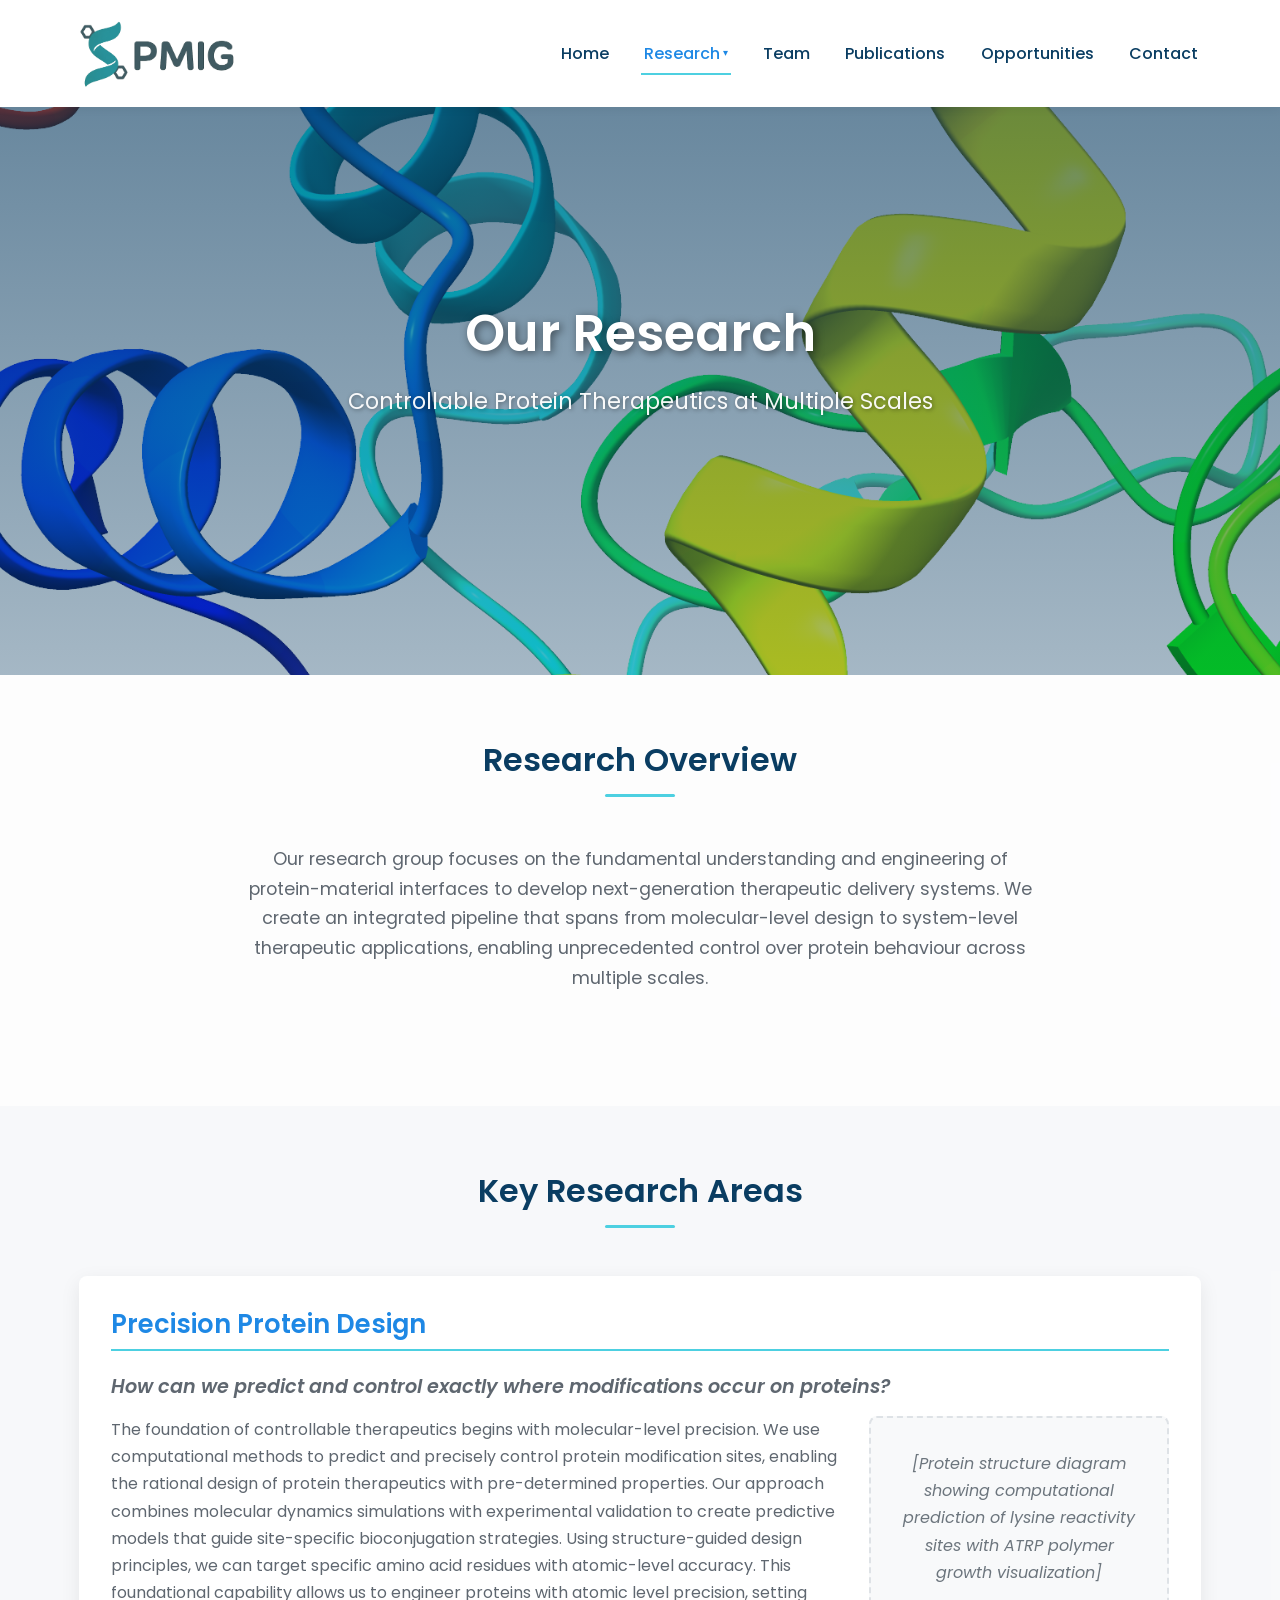
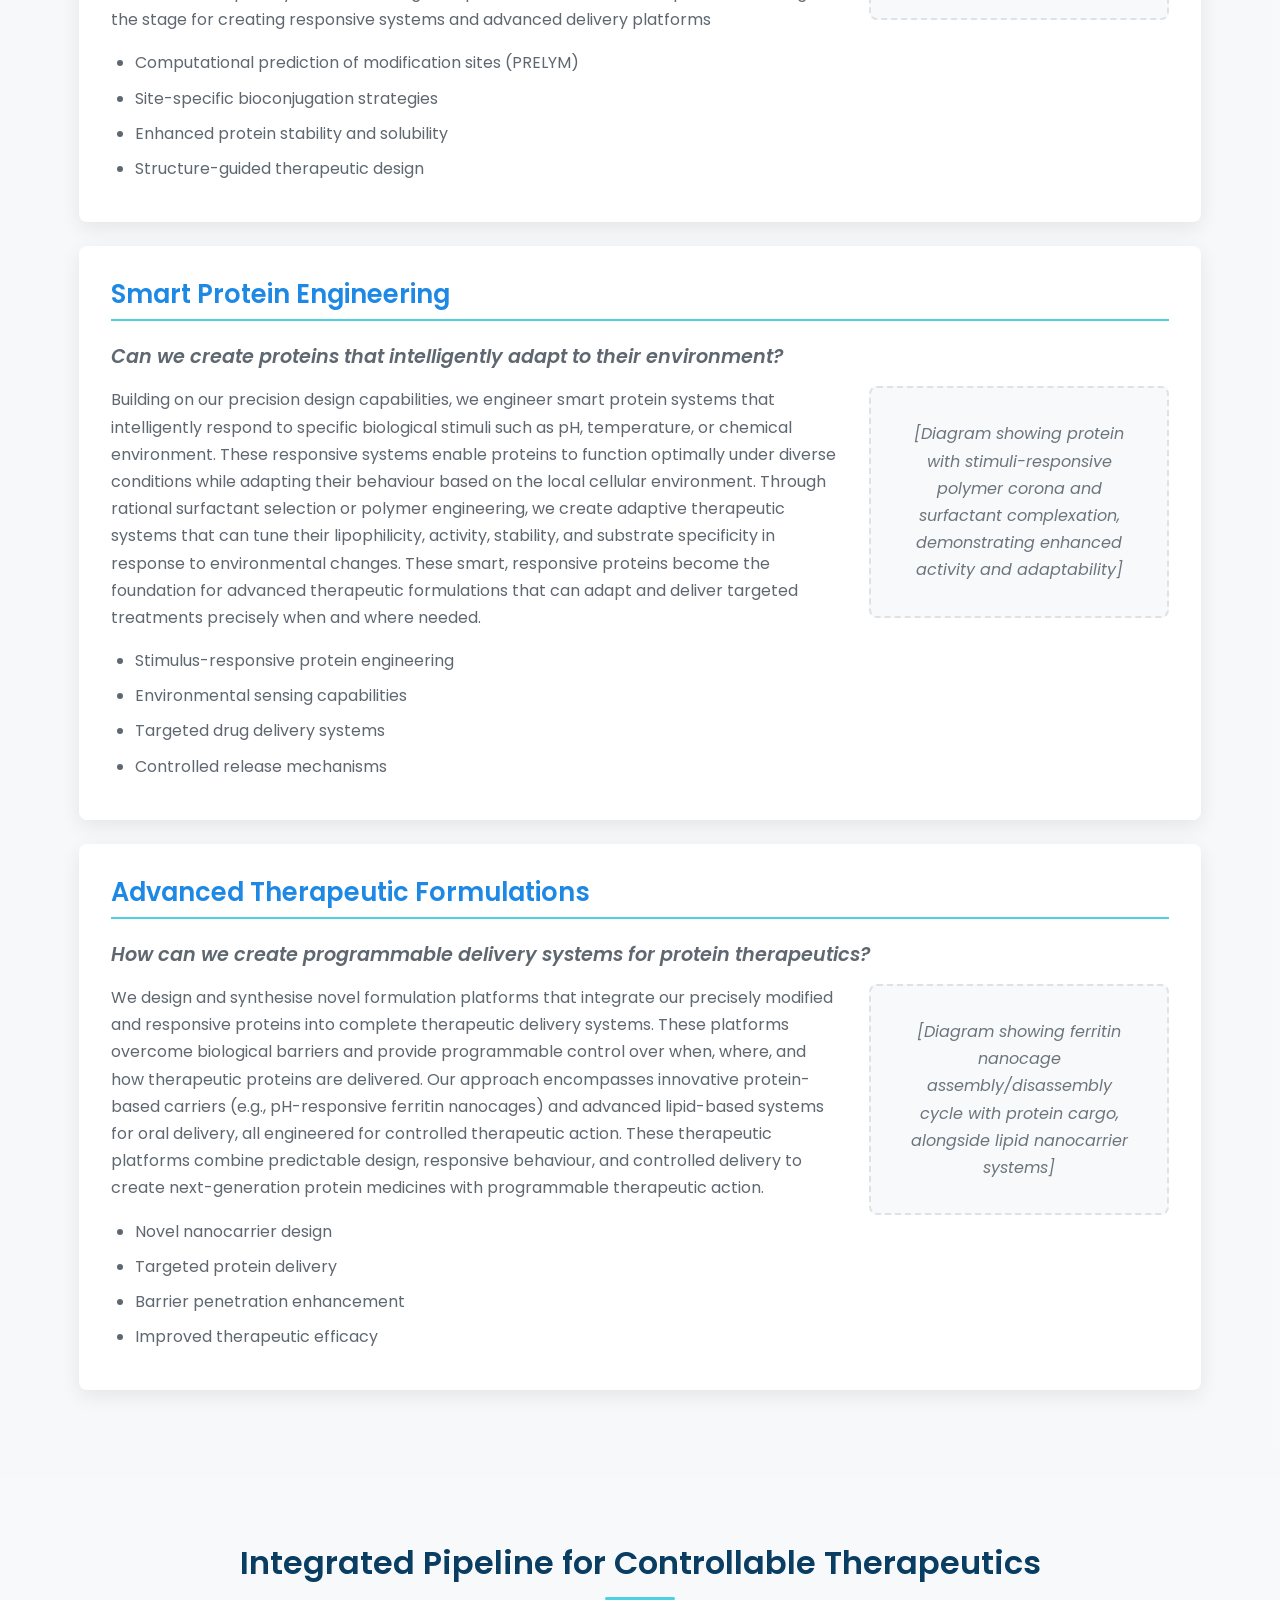
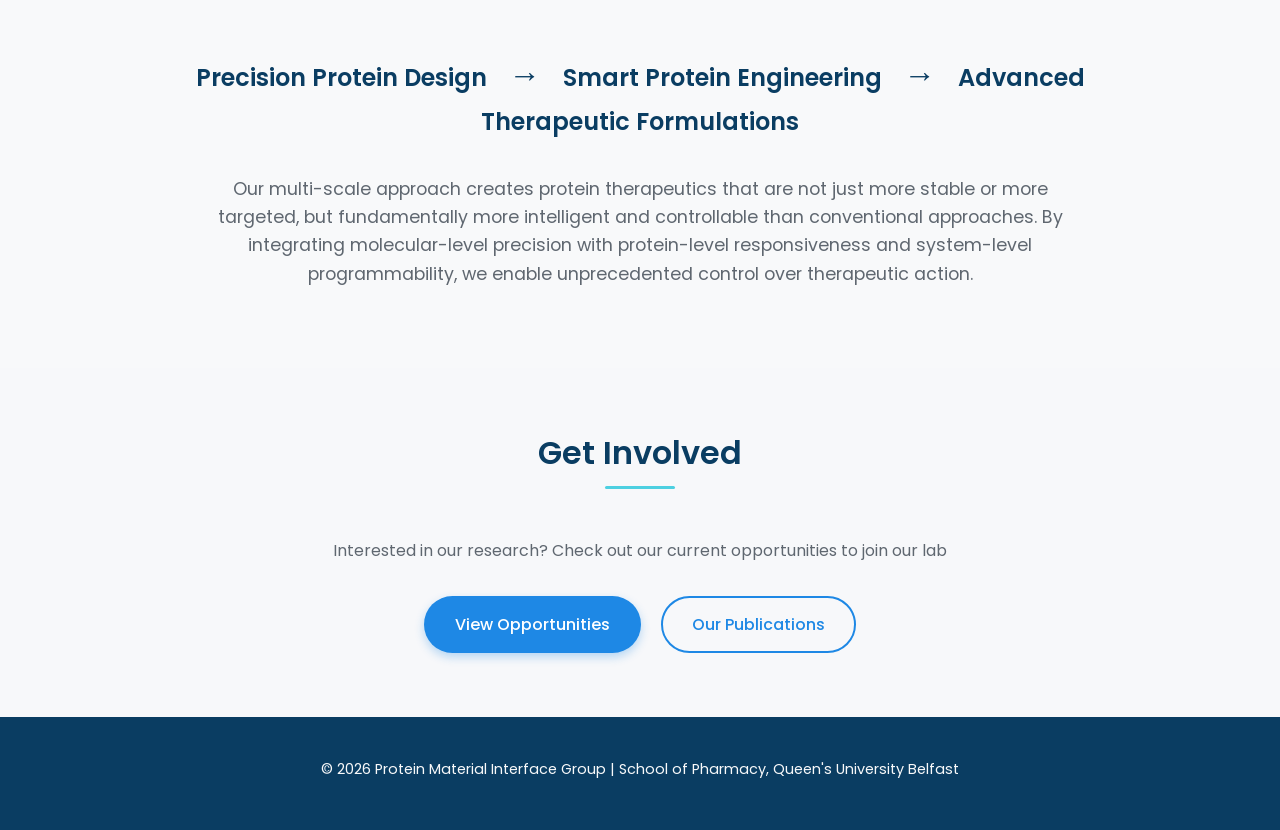
==== research/index.html @ 656a1d92 "Update index.html" ====
<!DOCTYPE html>
<html lang="en">
<head>
    <meta charset="UTF-8">
    <meta name="viewport" content="width=device-width, initial-scale=1.0">
    <title>Research - Protein-Material Interface Group</title>
    <link href="https://fonts.googleapis.com/css2?family=Poppins:wght@400;500;600;700&display=swap" rel="stylesheet">
    <link rel="shortcut icon" type="image/ico" href="../images/favicon.ico"/>
    <link rel="stylesheet" href="../style.css">
    <style>
        .research-area-content {
            display: grid;
            grid-template-columns: 1fr 300px;
            gap: 2rem;
            align-items: start;
            margin-top: 1rem;
        }
        
        .research-figure {
            background: #f8f9fa;
            border: 2px dashed #dee2e6;
            border-radius: 8px;
            padding: 2rem;
            text-align: center;
            color: #6c757d;
            font-style: italic;
            min-height: 200px;
            display: flex;
            align-items: center;
            justify-content: center;
        }
        
        .pipeline-section {
            background: linear-gradient(135deg, #667eea 0%, #764ba2 100%);
            color: white;
            padding: 4rem 0;
        }
        
        .pipeline-flow {
            font-size: 1.5rem;
            font-weight: 600;
            margin: 2rem 0;
            text-align: center;
        }
        
        .pipeline-arrow {
            font-size: 2rem;
            margin: 0 1rem;
            color: #ffd700;
        }
        
        @media (max-width: 768px) {
            .research-area-content {
                grid-template-columns: 1fr;
                gap: 1rem;
            }
            
            .research-figure {
                min-height: 150px;
                padding: 1rem;
            }
            
            .pipeline-flow {
                font-size: 1.2rem;
            }
            
            .pipeline-arrow {
                display: block;
                margin: 1rem 0;
            }
        }
    </style>
</head>
<body>
    <header class="site-header">
        <div class="container">
            <a href="../index.html" class="logo">
                <img src="../images/PMIG Logo Colour.png" alt="PMIG - Protein-Material Interface Group Logo">
            </a>
            <nav class="main-nav">
                <ul>
                    <li><a href="../index.html">Home</a></li>
                    <li class="nav-item-has-dropdown">
                        <a href="index.html" class="active">Research <span class="dropdown-arrow">▾</span></a>
                        <ul class="dropdown-menu">
                            <li><a href="collaborations.html">Collaborations</a></li>
                        </ul>
                    </li>
                    <li><a href="../team.html">Team</a></li>
                    <li><a href="../publications.html">Publications</a></li>
                    <li><a href="../opportunities.html">Opportunities</a></li>
                    <li><a href="../contact.html">Contact</a></li>
                </ul>
            </nav>
            <button class="mobile-menu-toggle" aria-label="Toggle menu" aria-expanded="false">☰</button>
        </div>
    </header>

    <main>
        <section class="hero-landing">
            <div class="hero-landing-content container">
                <h1>Our Research</h1>
                <p>Controllable Protein Therapeutics at Multiple Scales</p>
            </div>
        </section>

        <section class="research-highlights">
            <div class="container">
                <h2 class="section-title">Research Overview</h2>
                <p class="text-center" style="max-width: 800px; margin: 0 auto 3rem auto; font-size: 1.1rem; color: var(--medium-text);">
                    Our research group focuses on the fundamental understanding and engineering of protein-material interfaces 
                    to develop next-generation therapeutic delivery systems. We create an integrated pipeline that spans from molecular-level design to system-level therapeutic applications, enabling unprecedented control over protein behaviour across multiple scales.</p>
            </div>
        </section>

        <section class="section section-bg-alt">
            <div class="container">
                <h2 class="section-title">Key Research Areas</h2>
                
                <div class="research-area">
                    <h3>Precision Protein Design</h3>
                    <h4 style="font-style: italic; color: var(--medium-text); margin-bottom: 1rem;">How can we predict and control exactly where modifications occur on proteins?</h4>
                    
                    <div class="research-area-content">
                        <div>
                            <p>
                                The foundation of controllable therapeutics begins with molecular-level precision. We use computational methods to predict and precisely control protein modification sites,
                                enabling the rational design of protein therapeutics with pre-determined properties. Our approach combines molecular dynamics simulations with 
                                experimental validation to create predictive models that guide site-specific bioconjugation strategies. Using structure-guided design principles, we can target specific amino acid residues with atomic-level accuracy.
                                This foundational capability allows us to engineer proteins with atomic level precision, setting the stage for creating responsive systems and advanced delivery platforms
                            </p>
                            <ul>
                                <li>Computational prediction of modification sites (PRELYM)</li>
                                <li>Site-specific bioconjugation strategies </li>
                                <li>Enhanced protein stability and solubility</li>
                                <li>Structure-guided therapeutic design</li>
                            </ul>
                        </div>
                        <div class="research-figure">
                            [Protein structure diagram showing computational prediction of lysine reactivity sites with ATRP polymer growth visualization]
                        </div>
                    </div>
                </div>

                <div class="research-area">
                    <h3>Smart Protein Engineering</h3>
                    <h4 style="font-style: italic; color: var(--medium-text); margin-bottom: 1rem;">Can we create proteins that intelligently adapt to their environment?</h4>
                    
                    <div class="research-area-content">
                        <div>
                            <p>
                                Building on our precision design capabilities, we engineer smart protein systems that intelligently respond to specific biological stimuli such as pH, 
                                temperature, or chemical environment. These responsive systems enable proteins to function optimally under diverse conditions while adapting their behaviour based on the local cellular environment. 
                                Through rational surfactant selection or polymer engineering, we create adaptive therapeutic systems that can tune their lipophilicity, activity, stability, and substrate specificity in response to environmental changes. These smart, responsive proteins become the foundation for advanced therapeutic formulations that can adapt and deliver targeted treatments precisely when and where needed.
                            </p>
                            <ul>
                                <li>Stimulus-responsive protein engineering</li>
                                <li>Environmental sensing capabilities</li>
                                <li>Targeted drug delivery systems</li>
                                <li>Controlled release mechanisms</li>
                            </ul>
                        </div>
                        <div class="research-figure">
                            [Diagram showing protein with stimuli-responsive polymer corona and surfactant complexation, demonstrating enhanced activity and adaptability]
                        </div>
                    </div>
                </div>

                <div class="research-area">
                    <h3>Advanced Therapeutic Formulations</h3>
                    <h4 style="font-style: italic; color: var(--medium-text); margin-bottom: 1rem;">How can we create programmable delivery systems for protein therapeutics?</h4>
                    
                    <div class="research-area-content">
                        <div>
                            <p>
                                We design and synthesise novel formulation platforms that integrate our precisely modified and responsive proteins into complete therapeutic delivery systems. These platforms overcome biological barriers and provide programmable control over when, where, and how therapeutic proteins are delivered.
                                Our approach encompasses innovative protein-based carriers (e.g., pH-responsive ferritin nanocages) and advanced lipid-based systems for oral delivery, all engineered for controlled therapeutic action.
                                These therapeutic platforms combine predictable design, responsive behaviour, and controlled delivery to create next-generation protein medicines with programmable therapeutic action.
                            </p>
                            <ul>
                                <li>Novel nanocarrier design</li>
                                <li>Targeted protein delivery</li>
                                <li>Barrier penetration enhancement</li>
                                <li>Improved therapeutic efficacy</li>
                            </ul>
                        </div>
                        <div class="research-figure">
                            [Diagram showing ferritin nanocage assembly/disassembly cycle with protein cargo, alongside lipid nanocarrier systems]
                        </div>
                    </div>
                </div>
            </div>
        </section>

        <section class="section">
            <div class="container text-center">
                <h2 class="section-title">Integrated Pipeline for Controllable Therapeutics</h2>
                <div style="max-width: 900px; margin: 0 auto;">
                    <div class="pipeline-flow" style="font-size: 1.5rem; font-weight: 600; margin: 2rem 0; color: var(--primary-color);">
                        Precision Protein Design 
                        <span style="font-size: 2rem; margin: 0 1rem; color: var(--primary-color);">→</span>
                        Smart Protein Engineering 
                        <span style="font-size: 2rem; margin: 0 1rem; color: var(--primary-color);">→</span>
                        Advanced Therapeutic Formulations
                    </div>
                    <p style="font-size: 1.1rem; line-height: 1.6; margin-top: 2rem; color: var(--medium-text);">
                        Our multi-scale approach creates protein therapeutics that are not just more stable or more targeted, 
                        but fundamentally more intelligent and controllable than conventional approaches. By integrating 
                        molecular-level precision with protein-level responsiveness and system-level programmability, 
                        we enable unprecedented control over therapeutic action.
                    </p>
                </div>
            </div>
        </section>



        <section class="section section-bg-alt">
            <div class="container text-center">
                <h2 class="section-title">Get Involved</h2>
                <p style="max-width: 700px; margin: 0 auto 2rem auto;">
                    Interested in our research? Check out our current opportunities to join our lab
                </p>
                <div class="mt-2">
                    <a href="../opportunities.html" class="btn">View Opportunities</a>
                    <a href="../publications.html" class="btn btn-outline" style="margin-left: 1rem;">Our Publications</a>
                </div>
            </div>
        </section>
    </main>

    <footer class="site-footer">
        <div class="container">
            <p>© <span id="currentYear"></span> Protein Material Interface Group | School of Pharmacy, Queen's University Belfast</p>
        </div>
    </footer>

    <script src="../script.js"></script>
    <script>document.getElementById('currentYear').textContent = new Date().getFullYear();</script>
</body>
</html>
---- style.css ----
/* --- Global Styles --- */
:root {
    --primary-color: #0a3d62; /* Deep, sophisticated blue */
    --secondary-color: #1e88e5; /* Brighter blue for accents and links */
    --accent-color: #4dd0e1; /* Light, vibrant teal for highlights */
    --light-bg: #f8f9fa;
    --dark-text: #343a40;
    --medium-text: #5f6770;
    --light-text: #ffffff;
    --border-color: #e0e0e0;
    --card-shadow: 0 6px 20px rgba(0, 0, 0, 0.08);
    --card-hover-shadow: 0 10px 30px rgba(0, 0, 0, 0.12);
    --font-main: 'Poppins', 'Segoe UI', Tahoma, Geneva, Verdana, sans-serif;
}

* {
    margin: 0;
    padding: 0;
    box-sizing: border-box;
}

html {
    scroll-behavior: smooth;
    font-size: 16px; /* Base font size */
}

body {
    font-family: var(--font-main);
    line-height: 1.7;
    color: var(--dark-text);
    background-color: var(--light-bg); /* Default background for most pages */
    display: flex;
    flex-direction: column;
    min-height: 100vh;
}

.container {
    width: 90%;
    max-width: 1200px;
    margin: 0 auto;
    padding: 0 15px;
}

h1, h2, h3, h4 {
    color: var(--primary-color);
    margin-bottom: 1rem;
    line-height: 1.3;
    font-weight: 600;
}

h1 { font-size: 2.8rem; }
h2 { font-size: 2.2rem; }
h3 { font-size: 1.6rem; }
h4 { font-size: 1.2rem; }

p {
    margin-bottom: 1rem;
    color: var(--medium-text);
}

a {
    color: var(--secondary-color);
    text-decoration: none;
    transition: color 0.3s ease;
}

a:hover {
    color: var(--accent-color);
}

ul {
    list-style: none;
}

img {
    max-width: 100%;
    height: auto;
    display: block;
}

.btn {
    display: inline-block;
    padding: 0.8rem 1.8rem;
    background-color: var(--secondary-color);
    color: var(--light-text);
    border-radius: 50px;
    font-weight: 500;
    transition: background-color 0.3s ease, transform 0.2s ease, box-shadow 0.2s ease;
    box-shadow: 0 4px 10px rgba(30, 136, 229, 0.3);
    border: 2px solid transparent;
}

.btn:hover {
    background-color: var(--accent-color);
    color: var(--primary-color);
    transform: translateY(-2px);
    box-shadow: 0 6px 15px rgba(77, 208, 225, 0.4);
}

.btn-outline {
    background-color: transparent;
    color: var(--secondary-color);
    border: 2px solid var(--secondary-color);
    box-shadow: none;
}
.btn-outline:hover {
    background-color: var(--secondary-color);
    color: var(--light-text);
    border-color: var(--secondary-color);
}

/* --- Page Specific Body Backgrounds --- */
body.homepage-body {
    background-image: url('page-background.jpg');
    background-size: cover;
    background-position: center center;
    background-attachment: fixed;
    background-repeat: no-repeat;
}
body.homepage-body::before {
    content: '';
    position: fixed;
    top: 0; left: 0; right: 0; bottom: 0;
    background-color: rgba(255, 255, 255, 0.85);
    z-index: -1;
}

body.team-page-body {
    background-image: url('team-page-background.jpg');
    background-size: cover;
    background-position: center center;
    background-attachment: fixed;
    background-repeat: no-repeat;
}
body.team-page-body::before {
    content: '';
    position: fixed;
    top: 0; left: 0; right: 0; bottom: 0;
    background-color: rgba(255, 255, 255, 0.5); /* Slightly different opacity for variety */
    z-index: -1;
}

body.collaborations-page-body {
    /* background-image: url('collaborations-bg.jpg'); */ /* Example, enable if needed */
    /* background-size: cover; */
    /* background-position: center; */
    /* background-attachment: fixed; */
}
/* body.collaborations-page-body::before {
    content: '';
    position: fixed;
    top: 0; left: 0; right: 0; bottom: 0;
    background-color: rgba(255, 255, 255, 0.92); 
    z-index: -1;
} */


/* --- Header --- */
.site-header {
    background-color: var(--light-text);
    padding: 1rem 0;
    position: fixed;
    top: 0;
    left: 0;
    width: 100%;
    z-index: 1000;
    box-shadow: 0 2px 10px rgba(0, 0, 0, 0.05);
    transition: padding 0.3s ease, background-color 0.3s ease;
}

.site-header.scrolled {
    padding: 0.75rem 0;
    background-color: rgba(255, 255, 255, 0.95);
    backdrop-filter: blur(5px);
}

.site-header .container {
    display: flex;
    justify-content: space-between;
    align-items: center;
}

.logo {
    /* Remove text-specific styles if any were there before */
    /* font-size: 1.8rem; */ /* No longer needed for image */
    /* font-weight: 700; */   /* No longer needed for image */
    /* color: var(--primary-color); */ /* No longer needed for image */
    
    display: inline-block; /* Or block, or flex depending on desired behavior */
    text-decoration: none; /* Ensure no underline on the link */
    flex-shrink: 0; /* Prevent logo from shrinking if in a flex container */
}

.logo img {
    height: 75px; /* SET YOUR DESIRED LOGO HEIGHT HERE */
    width: auto;   /* Let width adjust automatically to maintain aspect ratio */
    display: block; /* Removes any extra space below the image if it's inline */
    vertical-align: middle; /* Good practice if there was text next to it, less critical here */
}

/* --- Main Navigation & Dropdown --- */
.main-nav ul {
    display: flex;
    gap: 1.8rem; /* Adjusted gap for potentially more items */
    align-items: center;
    list-style: none;
    padding: 0;
    margin: 0;
}

.main-nav li {
    position: relative; /* For dropdown positioning */
}

.main-nav a {
    font-weight: 500;
    color: var(--primary-color);
    padding: 0.5rem 0.2rem; /* Slight horizontal padding for main links */
    position: relative;
    text-decoration: none;
}

.nav-item-has-dropdown > a { /* Target only the parent link of a dropdown */
    display: flex;
    align-items: center;
}

.dropdown-arrow {
    font-size: 0.65em; /* Smaller arrow */
    margin-left: 0.3em;
    transition: transform 0.3s ease;
    line-height: 1; /* Ensure it doesn't affect line height */
}

.main-nav a::after {
    content: '';
    position: absolute;
    bottom: 0;
    left: 0;
    width: 0;
    height: 2px;
    background-color: var(--accent-color);
    transition: width 0.3s ease;
}

.main-nav a:hover::after,
.main-nav a.active::after {
    width: 100%;
}
.main-nav a.active {
    color: var(--secondary-color);
}

.dropdown-menu {
    display: none; /* Hidden by default */
    position: absolute;
    top: 100%; /* Position below the parent li */
    left: 0;
    background-color: var(--light-text);
    min-width: 220px; /* Adjust width as needed */
    box-shadow: 0 5px 15px rgba(0, 0, 0, 0.08);
    border-radius: 0 0 6px 6px;
    z-index: 1001;
    padding: 0.5rem 0;
    list-style: none;
    opacity: 0;
    transform: translateY(8px); /* Start slightly below for effect */
    visibility: hidden;
    transition: opacity 0.25s ease-out, transform 0.25s ease-out, visibility 0s 0.25s;
}

.nav-item-has-dropdown:hover .dropdown-menu,
.nav-item-has-dropdown:focus-within .dropdown-menu {
    display: block; /* Or keep using visibility if you prefer */
    opacity: 1;
    transform: translateY(0);
    visibility: visible;
    transition-delay: 0s;
}

.nav-item-has-dropdown:hover .dropdown-arrow {
    transform: rotate(180deg);
}

.dropdown-menu li {
    width: 100%;
}

.dropdown-menu a {
    display: block;
    padding: 0.7rem 1.2rem;
    color: var(--primary-color);
    font-weight: 500;
    white-space: nowrap;
    transition: background-color 0.2s ease, color 0.2s ease;
}
.dropdown-menu a:hover {
    background-color: var(--light-bg);
    color: var(--secondary-color);
}
.dropdown-menu a::after { /* Remove main nav underline effect from dropdown links */
    display: none;
}

.mobile-menu-toggle {
    display: none;
    font-size: 1.8rem;
    color: var(--primary-color);
    background: none;
    border: none;
    cursor: pointer;
}

/* --- Main Content Area --- */
main {
    flex-grow: 1;
    padding-top: 85px; /* Slightly increased to ensure clearance from fixed header */
}

.page-title {
    font-size: 2.5rem;
    color: var(--primary-color);
    text-align: center;
    margin-bottom: 1rem;
    padding-top: 2rem;
}
.page-subtitle {
    text-align: center;
    color: var(--medium-text);
    font-size: 1.1rem;
    max-width: 700px;
    margin: 0 auto 3rem auto; /* Reduced bottom margin */
}

.section {
    padding: 4rem 0;
}
.section-bg {
    background-color: #ffffff;
}
.section-bg-alt {
    background-color: rgba(248, 249, 250, 0.92);
}

.section-title {
    text-align: center;
    margin-bottom: 3rem;
    position: relative;
    padding-bottom: 1rem;
    font-size: 2rem;
}
.section-title::after {
    content: '';
    position: absolute;
    bottom: 0;
    left: 50%;
    transform: translateX(-50%);
    width: 70px;
    height: 3px;
    background-color: var(--accent-color);
    border-radius: 2px;
}

/* --- Footer --- */
.site-footer {
    background-color: var(--primary-color);
    color: var(--light-bg);
    padding: 2.5rem 0;
    text-align: center;
}
.site-footer p {
    color: var(--light-bg);
    margin-bottom: 0.5rem;
    font-size: 0.9rem;
}
.site-footer a {
    color: var(--accent-color);
    text-decoration: none;
}
.site-footer a:hover {
    color: var(--light-text);
    text-decoration: underline;
}
.social-links {
    margin-top: 1.5rem;
    display: flex;
    justify-content: center;
    align-items: center;
    gap: 1.5rem;
}
.social-links a {
    display: inline-block;
    transition: transform 0.3s ease, opacity 0.3s ease;
    opacity: 0.9;
}
.social-links a:hover {
    transform: scale(1.1);
    opacity: 1;
    text-decoration: none;
}
.social-links img {
    width: 32px;
    height: 32px;
    vertical-align: middle;
}

/* --- Homepage Specific --- */
.hero-landing {
    height: 75vh;
    min-height: 500px;
    background-image: url('images/banner.png');
    background-size: cover;
    background-position: center center;
    display: flex;
    align-items: center;
    justify-content: center;
    text-align: center;
    position: relative;
    color: var(--light-text);
    margin-top: -85px; /* Match main's padding-top */
    padding-top: 85px; /* Match main's padding-top */
}
.hero-landing::after {
    content: '';
    position: absolute;
    top: 0; left: 0; right: 0; bottom: 0;
    background: linear-gradient(rgba(10, 61, 98, 0.65), rgba(10, 61, 98, 0.35));
    z-index: 1;
}
.hero-landing-content {
    position: relative;
    z-index: 2;
    padding: 2rem;
}
.hero-landing h1 {
    font-size: 3.2rem;
    color: var(--light-text);
    text-shadow: 2px 2px 8px rgba(0, 0, 0, 0.5);
    margin-bottom: 1rem;
}
.hero-landing p {
    font-size: 1.4rem;
    color: rgba(255, 255, 255, 0.95);
    text-shadow: 1px 1px 4px rgba(0, 0, 0, 0.4);
    margin-bottom: 2.5rem;
    max-width: 750px;
    margin-left: auto;
    margin-right: auto;
}
.hero-cta {
    padding: 1rem 2.5rem;
    font-size: 1.15rem;
    background-color: var(--accent-color);
    color: var(--primary-color);
    font-weight: 600;
}
.hero-cta:hover {
    background-color: var(--light-text);
    box-shadow: 0 8px 20px rgba(255, 255, 255, 0.3);
}

.research-highlights {
    padding: 4rem 0;
    background-color: rgba(255, 255, 255, 0.7);
}
.research-highlights .section-title { margin-bottom: 3rem; }
.research-highlight-grid { gap: 2rem; }
.research-highlight-card {
    background-color: #fff;
    border-radius: 10px;
    text-align: center;
    padding: 0;
    box-shadow: var(--card-shadow);
    transition: transform 0.3s ease, box-shadow 0.3s ease;
    overflow: hidden;
    display: flex;
    flex-direction: column;
}
.research-highlight-card:hover {
    transform: translateY(-8px);
    box-shadow: var(--card-hover-shadow);
}
.research-highlight-card img {
    width: 100%;
    height: 220px;
    object-fit: cover;
}
.research-highlight-card h3 {
    color: var(--primary-color);
    font-size: 1.25rem;
    padding: 1.5rem 1rem;
    margin: 0;
    flex-grow: 1;
    display: flex;
    align-items: center;
    justify-content: center;
    min-height: 80px;
}
.research-highlights .btn-primary-outline {
    padding: 0.9rem 2.2rem;
    font-size: 1.05rem;
    border-color: var(--primary-color);
    color: var(--primary-color);
    font-weight: 500;
}
.research-highlights .btn-primary-outline:hover {
    background-color: var(--primary-color);
    color: var(--light-text);
}

/* --- Funders Section --- */
.funders-section {
    padding-top: 1rem;
    padding-bottom: 3rem;
}
.funders-section .section-title { margin-bottom: 1rem; }
.funder-logos {
    display: flex;
    flex-wrap: wrap;
    justify-content: center;
    align-items: center;
    gap: 2.5rem;
    margin-top: 2rem;
}
.funder-logo-item img {
    max-height: 70px;
    max-width: 180px;
    width: auto;
    height: auto;
    opacity: 0.85;
    transition: opacity 0.3s ease, transform 0.3s ease;
}
.funder-logo-item a:hover img, .funder-logo-item img:hover {
    opacity: 1;
    transform: scale(1.05);
}

/* --- Cards (General) --- */
.card {
    background-color: #fff;
    border-radius: 10px;
    box-shadow: var(--card-shadow);
    padding: 2rem;
    transition: transform 0.3s ease, box-shadow 0.3s ease;
    height: 100%;
    display: flex; /* Added for consistent internal flex behavior */
    flex-direction: column; /* Added for consistent internal flex behavior */
}
.card:hover {
    transform: translateY(-5px);
    box-shadow: var(--card-hover-shadow);
}
.card h3 { color: var(--secondary-color); margin-top: 0; }

/* --- Grid Layout (General) --- */
.grid { display: grid; gap: 2rem; }
.grid-cols-1 { grid-template-columns: 1fr; }
.grid-cols-2 { grid-template-columns: repeat(2, 1fr); }
.grid-cols-3 { grid-template-columns: repeat(3, 1fr); }

/* --- Research Page Specific --- */
.research-area {
    margin-bottom: 1.5rem; /* Reduced margin */
    padding: 2rem;
    background-color: #fff;
    border-radius: 8px;
    box-shadow: var(--card-shadow);
}
.research-area h3 {
    color: var(--secondary-color);
    border-bottom: 2px solid var(--accent-color);
    padding-bottom: 0.5rem;
    margin-bottom: 1.5rem;
}
.research-area ul { list-style: disc; padding-left: 1.5rem; }
.research-area li { margin-bottom: 0.5rem; color: var(--medium-text); }

/* --- Team Page Specific --- */
.pi-section-wrapper {
    position: relative;
    margin-bottom: 0rem;
    margin-top: -10rem; /* Reduced margin */
}
.pi-banner {
    height: 250px;
    background-image: url('pi_profile_banner.jpg');
    background-size: cover;
    background-position: center;
    border-radius: 12px;
    margin-bottom: -100px;
}
.pi-card-container {
    display: flex;
    justify-content: center;
    position: relative;
    padding: 0 1rem;
}
.team-member-card.pi-profile {
    background-color: #fff;
    border-radius: 10px;
    box-shadow: 0 10px 30px rgba(0, 0, 0, 0.1);
    padding: 2rem;
    display: flex;
    flex-direction: column;
    align-items: center;
    text-align: center;
    max-width: 900px;
    width: 90%;
    border: 1px solid var(--border-color);
}
.pi-profile-image {
    width: 180px; height: 180px;
    border-radius: 50%;
    object-fit: cover;
    border: 5px solid var(--light-text);
    box-shadow: 0 4px 15px rgba(0,0,0,0.15);
    margin-bottom: 1.5rem;
    flex-shrink: 0;
}
.pi-profile-details { width: 100%; }
.pi-profile-details h3 { color: var(--primary-color); margin-bottom: 0.5rem; }
.pi-profile-details .role {
    color: var(--secondary-color);
    font-weight: 500;
    margin-bottom: 1rem;
    font-size: 1.1rem;
}
.pi-profile-details p { text-align: left; margin-bottom: 0.8rem; }
.pi-profile-details p strong { color: var(--primary-color); }

.section-title-left-aligned {
    text-align: left;
    font-size: 1.8rem;
    padding-bottom: 0.8rem;
    margin-bottom: 2rem;
    position: relative;
}
.section-title-left-aligned::after {
    content: '';
    position: absolute;
    bottom: 0; left: 0;
    transform: translateX(0);
    width: 60px; height: 3px;
    background-color: var(--accent-color);
    border-radius: 2px;
}

.team-grid {} /* Uses general .grid */
.team-member-card {
    /* Basic styles are from .card */
    text-align: center; /* Ensures content within is centered if not overridden */
}
.team-member-card img { /* For PhD, Visitor, Alumni images */
    width: 150px; height: 150px;
    border-radius: 50%;
    object-fit: cover;
    margin: 0 auto 1.2rem auto;
    border: 3px solid var(--accent-color);
}
.team-member-card h4 { /* Name */
    color: var(--primary-color);
    font-size: 1.2rem;
    margin-bottom: 0.3rem;
}
.team-member-card .role {
    color: var(--secondary-color);
    font-style: italic;
    font-size: 0.95rem;
    margin-bottom: 0.8rem;
}
.team-member-card p:not(.role) { /* Description */
    font-size: 0.9rem;
    color: var(--medium-text);
    flex-grow: 1;
    margin-bottom: 0;
}
.alumni-card .role { font-size: 0.9rem; color: var(--medium-text); font-style: normal; }
.alumni-card p:not(.role) { font-size: 0.85rem; }

.placeholder-card {
    display: flex;
    align-items: center;
    justify-content: center;
    color: var(--medium-text);
    font-style: italic;
    border: 2px dashed var(--border-color);
    background-color: var(--light-bg);
    min-height: 250px;
}
.placeholder-card p { color: var(--medium-text); }

/* --- Publications Page Specific --- */
.publication-item {
    background-color: #fff;
    padding: 1.5rem 2rem;
    margin-bottom: 1.5rem;
    border-radius: 8px;
    border-left: 5px solid var(--secondary-color);
    box-shadow: var(--card-shadow);
    display: flex;
    gap: 1.5rem;
    align-items: flex-start;
}
.publication-item:hover { box-shadow: var(--card-hover-shadow); }
.publication-details { flex-grow: 1; flex-basis: 70%; }
.publication-item h4 { color: var(--primary-color); margin-bottom: 0.5rem; font-size: 1.2rem; }
.publication-authors { font-style: italic; color: var(--medium-text); margin-bottom: 0.25rem; font-size: 0.95rem; }
.publication-journal { font-weight: 600; color: var(--secondary-color); font-size: 1rem; margin-bottom: 0.75rem; }
.publication-year { font-weight: normal; color: var(--medium-text); font-size: 0.9rem; }
.publication-summary { font-size: 0.9rem; color: var(--dark-text); line-height: 1.6; margin-bottom: 0.75rem; }
.publication-link { display: inline-block; margin-top: 0.5rem; font-weight: 500; font-size: 0.9rem; }
.publication-image-placeholder {
    flex-shrink: 0;
    flex-basis: 25%;
    max-width: 200px;
    padding: 0.5rem;
    background-color: var(--light-bg);
    border-radius: 6px;
    border: 1px solid var(--border-color);
    display: flex;
    align-items: center;
    justify-content: center;
}
.publication-image-placeholder img { max-width: 100%; height: auto; border-radius: 4px; }

/* --- Collaborations Page Specific --- */
.collaboration-category-title { font-size: 1.8rem; margin-bottom: 2rem; }
.collaboration-grid {}
.collaboration-card { /* Inherits from .card */ }
.collaboration-card-header {
    display: flex;
    align-items: center;
    gap: 1.5rem;
    margin-bottom: 1.5rem;
    border-bottom: 1px solid var(--border-color);
    padding-bottom: 1.5rem;
}
.collaboration-logo {
    width: 80px; height: 80px;
    object-fit: contain;
    flex-shrink: 0;
    border-radius: 6px;
}
.collaboration-card-header h4 { color: var(--primary-color); font-size: 1.3rem; margin-bottom: 0.25rem; }
.collaboration-institution { font-size: 0.95rem; color: var(--secondary-color); font-style: italic; }
.collaboration-card-body { flex-grow: 1; display: flex; flex-direction: column; }
.collaboration-focus-title { font-weight: 600; color: var(--primary-color); margin-bottom: 0.5rem; font-size: 1rem; }
.collaboration-card-body p:not(.collaboration-focus-title) { font-size: 0.9rem; color: var(--medium-text); margin-bottom: 1rem; flex-grow: 1; }
.collaboration-card .btn-small {
    padding: 0.5rem 1.2rem;
    font-size: 0.85rem;
    margin-top: auto;
    align-self: flex-start;
}

/* --- Contact Page Specific --- */
.contact-grid { display: grid; grid-template-columns: repeat(auto-fit, minmax(300px, 1fr)); gap: 2rem; align-items: flex-start; }
.contact-details, .contact-form-container { background-color: #fff; padding: 2.5rem; border-radius: 8px; box-shadow: var(--card-shadow); }
.contact-details h3, .contact-form-container h3 { margin-top: 0; color: var(--secondary-color); font-size: 1.6rem; }
.contact-details ul li { margin-bottom: 1rem; display: flex; align-items: center; }
.contact-details ul li i { color: var(--accent-color); font-size: 1.5rem; margin-right: 1rem; width: 25px; text-align: center; }
.form-group { margin-bottom: 1.5rem; }
.form-group label { display: block; margin-bottom: 0.5rem; font-weight: 500; color: var(--primary-color); }
.form-group input, .form-group textarea {
    width: 100%; padding: 0.8rem 1rem;
    border: 1px solid var(--border-color);
    border-radius: 5px;
    font-family: var(--font-main); font-size: 1rem;
    transition: border-color 0.3s ease, box-shadow 0.3s ease;
}
.form-group input:focus, .form-group textarea:focus { outline: none; border-color: var(--secondary-color); box-shadow: 0 0 0 3px rgba(30, 136, 229, 0.15); }
.form-group textarea { min-height: 150px; resize: vertical; }

/* --- Utility Classes --- */
.text-center { text-align: center; }
.mb-0 { margin-bottom: 0 !important; }
.mt-2 { margin-top: 2rem !important; }

/* --- Responsive Design --- */
@media (max-width: 992px) {
    .grid-cols-3 { grid-template-columns: repeat(auto-fit, minmax(280px, 1fr)); }
    .hero-landing h1 { font-size: 2.8rem; }
    .hero-landing p { font-size: 1.2rem; }
    .pi-banner { height: 200px; margin-bottom: -80px; }
    .pi-profile-image { width: 150px; height: 150px; }
    .team-grid.grid-cols-3 { grid-template-columns: repeat(auto-fit, minmax(260px, 1fr)); }
}

@media (max-width: 768px) {
    html { font-size: 15px; }
    .grid-cols-2, .grid-cols-3 { grid-template-columns: 1fr; }
    
    .main-nav {
        display: none; flex-direction: column;
        position: absolute; top: 100%; left: 0;
        width: 100%;
        background-color: var(--light-text);
        box-shadow: 0 5px 10px rgba(0,0,0,0.1);
        padding: 1rem 0; border-top: 1px solid var(--border-color);
    }
    .main-nav.active { display: flex; }
    .main-nav ul { flex-direction: column; align-items: center; gap: 0; }
    .main-nav li { width: 100%; text-align: center; }
    .main-nav a { display: block; padding: 1rem; width: 100%; }
    .main-nav a::after { display: none; }
    .main-nav a:hover { background-color: var(--light-bg); }
    
    /* Mobile Dropdown Adjustments */
    .main-nav.active .nav-item-has-dropdown .dropdown-menu {
        position: static; display: block; opacity: 1; transform: none;
        box-shadow: none; border-radius: 0; min-width: auto;
        background-color: transparent; padding: 0 0 0 1rem; /* Indent */
    }
    .main-nav.active .nav-item-has-dropdown .dropdown-menu a {
        padding: 0.75rem 1rem; font-size: 0.95em; color: var(--medium-text);
    }
    .main-nav.active .nav-item-has-dropdown .dropdown-menu a:hover {
        color: var(--secondary-color); background-color: rgba(0,0,0,0.03);
    }
    .dropdown-arrow { /* Adjust or hide for mobile if needed */ }

    .mobile-menu-toggle { display: block; }

    .hero-landing { height: 65vh; min-height: 450px; }
    .hero-landing h1 { font-size: 2.2rem; }
    .hero-landing p { font-size: 1.1rem; }
    .research-highlight-card img { height: 200px; }
    .research-highlight-card h3 { font-size: 1.15rem; min-height: 70px; }

    .page-title { font-size: 2rem; }
    .page-subtitle { font-size: 1rem; }
    .section { padding: 3rem 0; }
    .section-title { font-size: 1.8rem; margin-bottom: 2rem;}
    
    .site-footer { padding: 2rem 0; }
    .social-links { margin-top: 1rem; gap: 1rem; }
    .social-links img { width: 28px; height: 28px; }
    
    .funder-logos { gap: 2rem; }
    .funder-logo-item img { max-height: 60px; max-width: 150px; }
    
    .pi-banner { height: 150px; margin-bottom: -60px; border-radius: 8px; }
    .team-member-card.pi-profile { width: 95%; padding: 1.5rem; }
    .pi-profile-image { width: 120px; height: 120px; border-width: 4px; }
    .pi-profile-details h3 { font-size: 1.5rem; }
    .pi-profile-details .role { font-size: 1rem; }
    .team-grid { grid-template-columns: 1fr; }
    .team-member-card img { width: 130px; height: 130px; }
    .section-title-left-aligned { font-size: 1.6rem; }

    .publication-item { flex-direction: column; gap: 1rem; padding: 1.2rem 1.5rem; }
    .publication-details { flex-basis: auto; }
    .publication-image-placeholder { flex-basis: auto; max-width: 100%; align-self: center; width: 70%; }
    .publication-item h4 { font-size: 1.1rem; }

    .collaboration-card-header { flex-direction: column; align-items: flex-start; text-align: left; gap: 0.75rem; }
    .collaboration-logo { width: 70px; height: 70px; margin-bottom: 0.5rem; }
    .collaboration-card-header h4 { font-size: 1.2rem; }
    .collaboration-grid { grid-template-columns: 1fr; }

    .contact-grid { grid-template-columns: 1fr; }
}

@media (max-width: 480px) { /* Very small screens */
    .funder-logos { gap: 1.5rem; flex-direction: column; }
    .funder-logo-item img { max-height: 50px; }
}
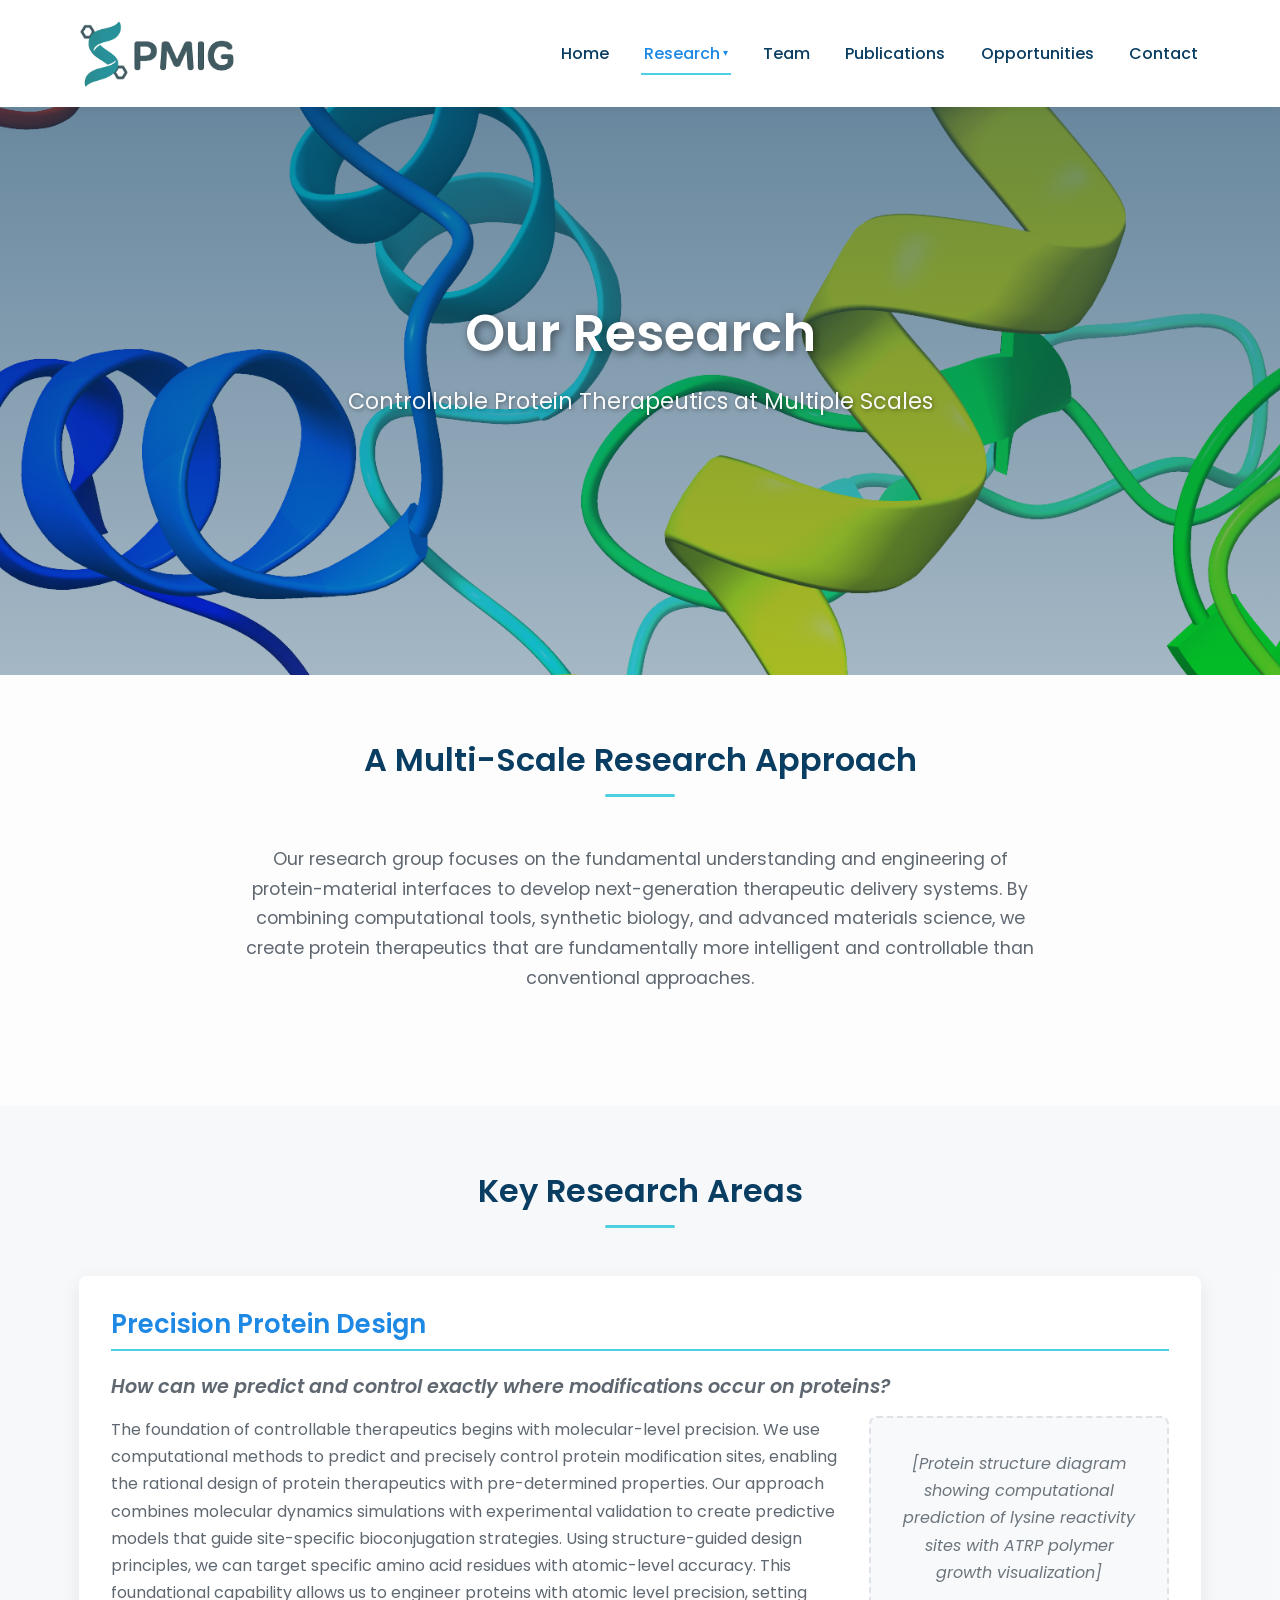
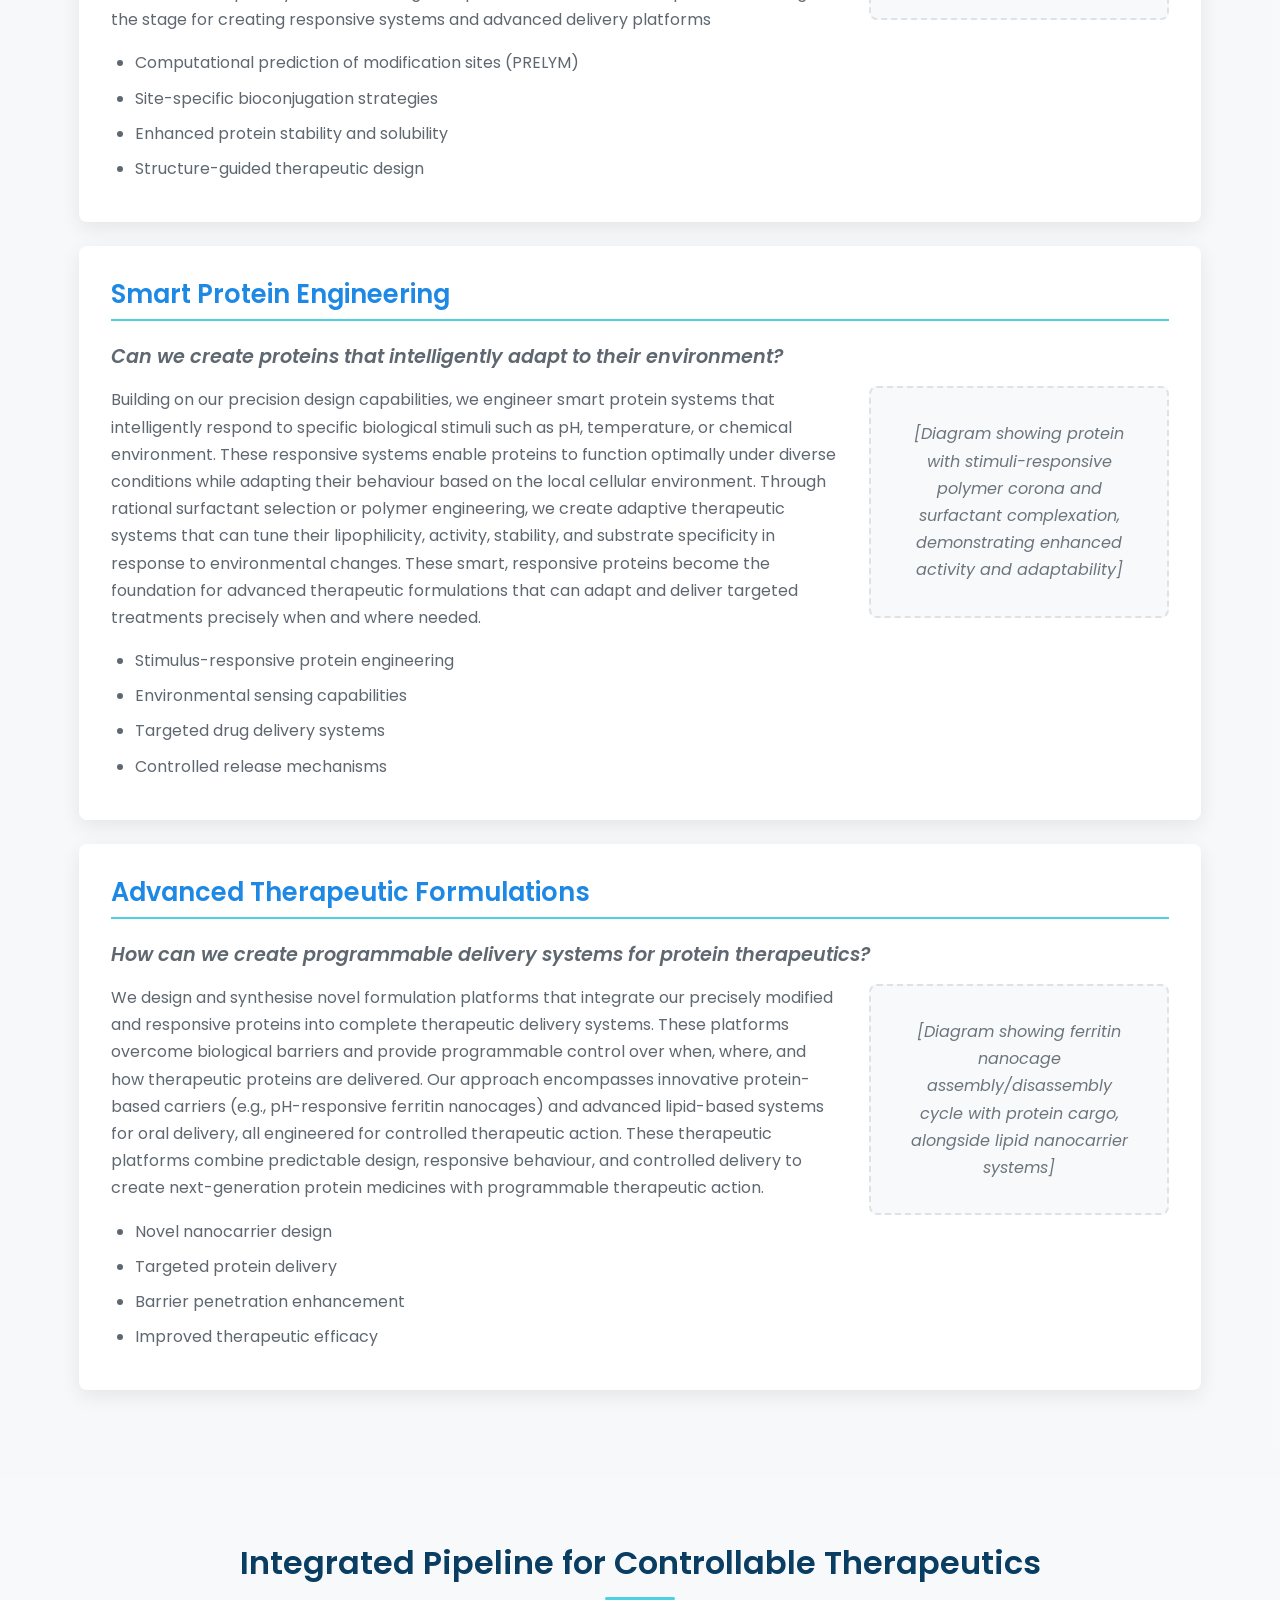
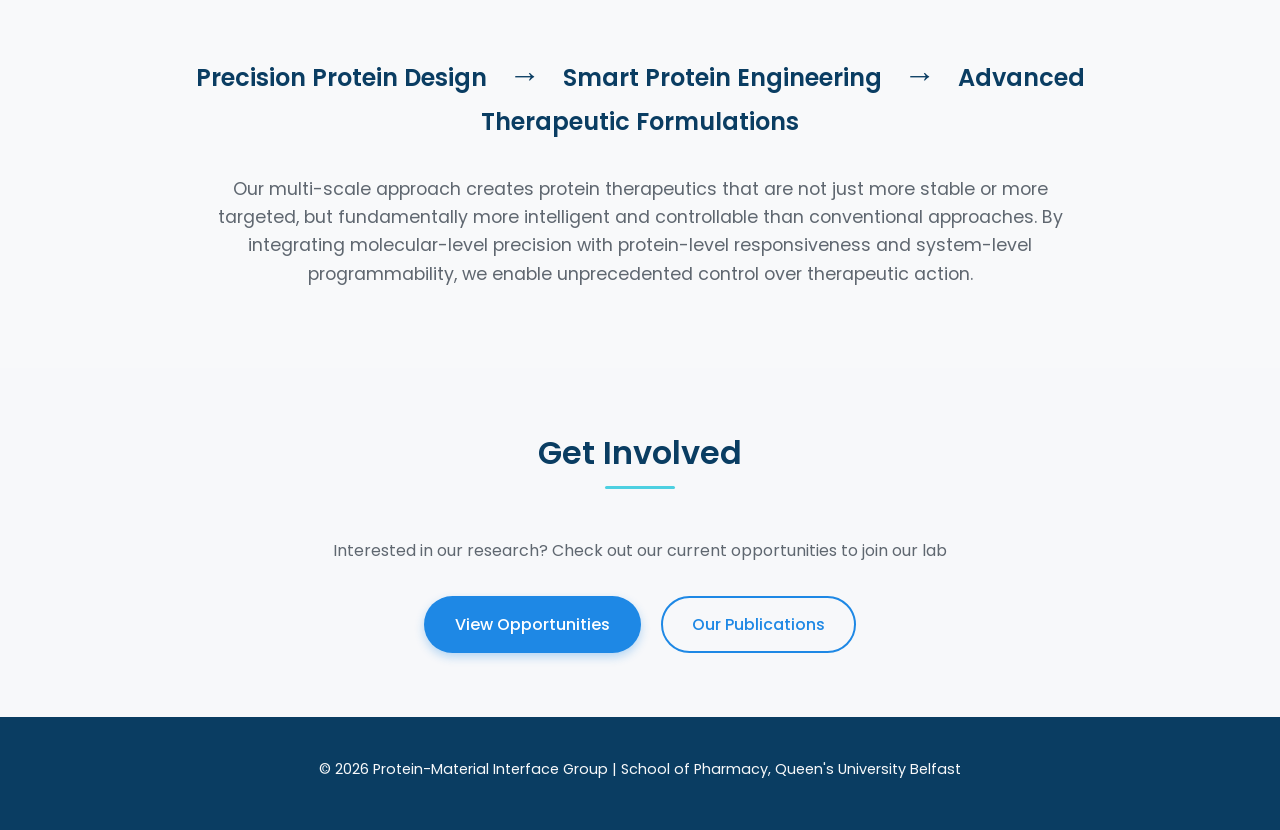
==== commit 707d804e: "Update index.html" ====
--- a/research/index.html
+++ b/research/index.html
@@ -106,10 +106,10 @@
 
         <section class="research-highlights">
             <div class="container">
-                <h2 class="section-title">Research Overview</h2>
+                <h2 class="section-title">A Multi-Scale Research Approach</h2>
                 <p class="text-center" style="max-width: 800px; margin: 0 auto 3rem auto; font-size: 1.1rem; color: var(--medium-text);">
                     Our research group focuses on the fundamental understanding and engineering of protein-material interfaces 
-                    to develop next-generation therapeutic delivery systems. We create an integrated pipeline that spans from molecular-level design to system-level therapeutic applications, enabling unprecedented control over protein behaviour across multiple scales.</p>
+                    to develop next-generation therapeutic delivery systems. By combining computational tools, synthetic biology, and advanced materials science, we create protein therapeutics that are fundamentally more intelligent and controllable than conventional approaches.</p>
             </div>
         </section>
 
@@ -231,7 +231,7 @@
 
     <footer class="site-footer">
         <div class="container">
-            <p>© <span id="currentYear"></span> Protein Material Interface Group | School of Pharmacy, Queen's University Belfast</p>
+            <p>© <span id="currentYear"></span> Protein-Material Interface Group | School of Pharmacy, Queen's University Belfast</p>
         </div>
     </footer>
 
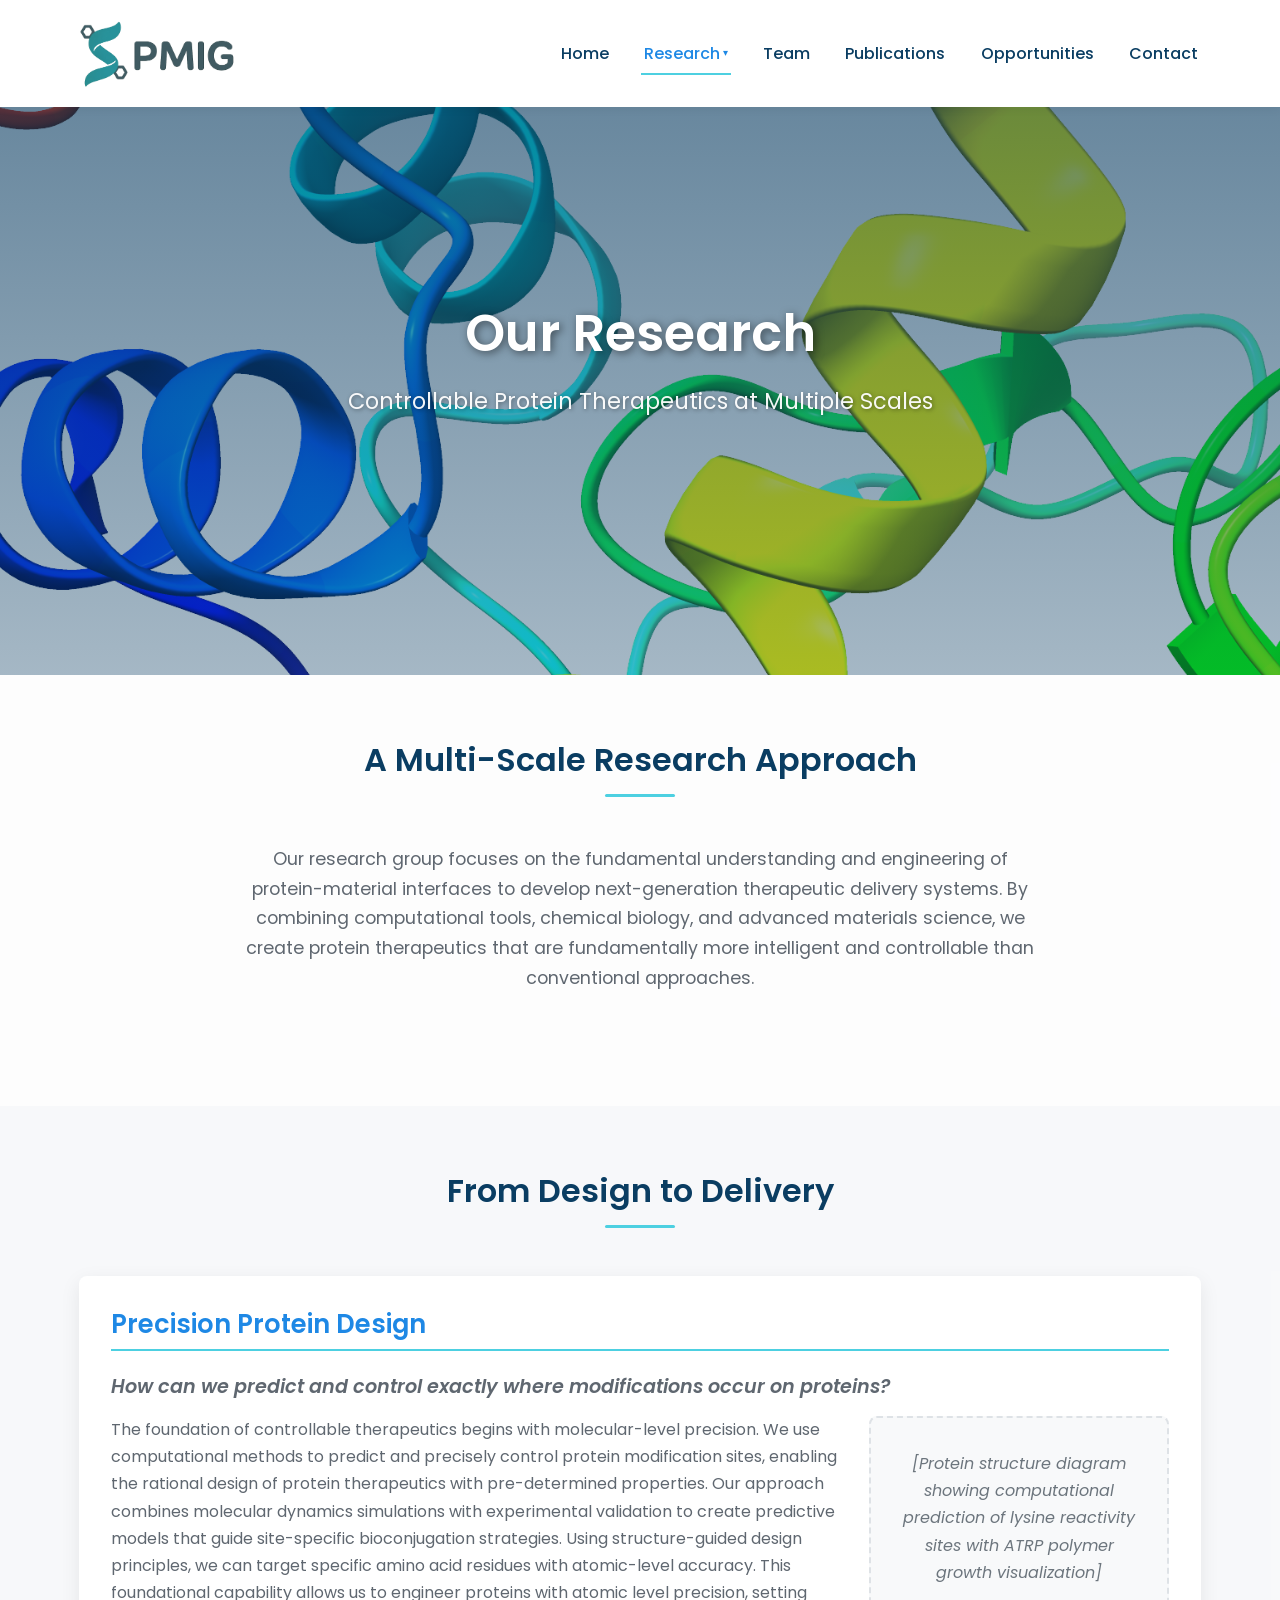
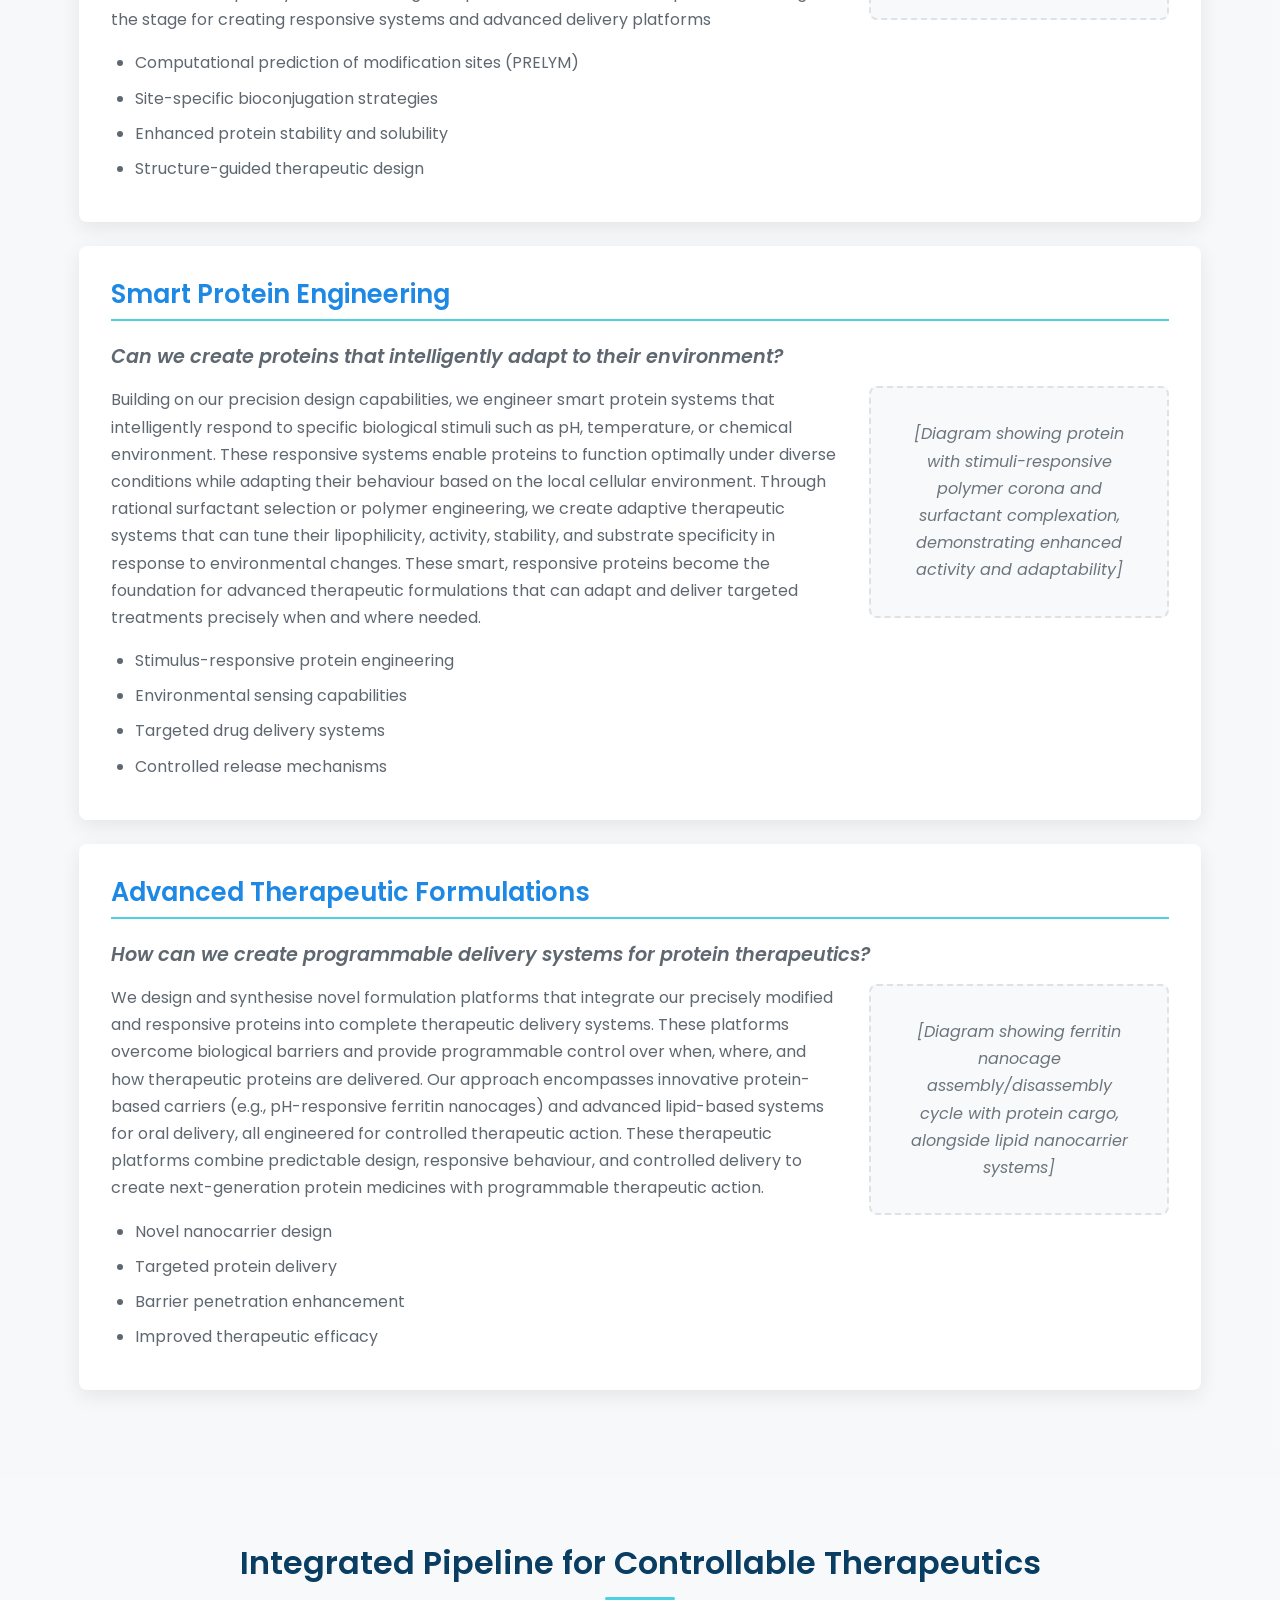
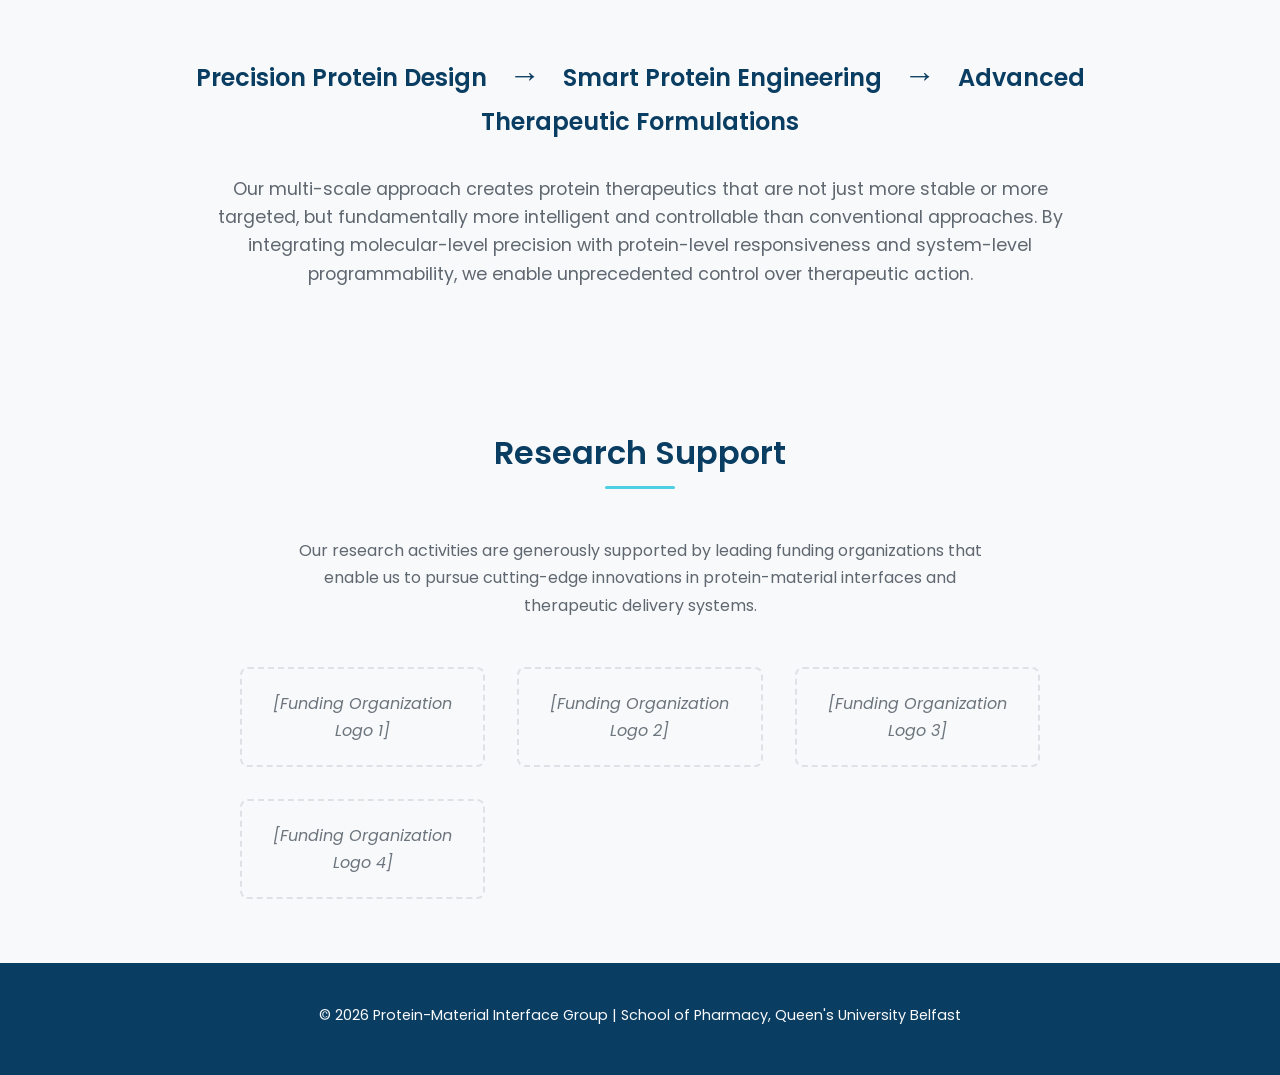
==== commit c3ca35d5: "Update index.html" ====
--- a/research/index.html
+++ b/research/index.html
@@ -109,13 +109,13 @@
                 <h2 class="section-title">A Multi-Scale Research Approach</h2>
                 <p class="text-center" style="max-width: 800px; margin: 0 auto 3rem auto; font-size: 1.1rem; color: var(--medium-text);">
                     Our research group focuses on the fundamental understanding and engineering of protein-material interfaces 
-                    to develop next-generation therapeutic delivery systems. By combining computational tools, synthetic biology, and advanced materials science, we create protein therapeutics that are fundamentally more intelligent and controllable than conventional approaches.</p>
+                    to develop next-generation therapeutic delivery systems. By combining computational tools, chemical biology, and advanced materials science, we create protein therapeutics that are fundamentally more intelligent and controllable than conventional approaches.</p>
             </div>
         </section>
 
         <section class="section section-bg-alt">
             <div class="container">
-                <h2 class="section-title">Key Research Areas</h2>
+                <h2 class="section-title">From Design to Delivery</h2>
                 
                 <div class="research-area">
                     <h3>Precision Protein Design</h3>
@@ -213,17 +213,27 @@
             </div>
         </section>
 
-
-
-        <section class="section section-bg-alt">
+<section class="section">
             <div class="container text-center">
-                <h2 class="section-title">Get Involved</h2>
-                <p style="max-width: 700px; margin: 0 auto 2rem auto;">
-                    Interested in our research? Check out our current opportunities to join our lab
+                <h2 class="section-title">Research Support</h2>
+                <p style="max-width: 700px; margin: 0 auto 2rem auto; color: var(--medium-text);">
+                    Our research activities are generously supported by leading funding organizations that enable us to pursue 
+                    cutting-edge innovations in protein-material interfaces and therapeutic delivery systems.
                 </p>
-                <div class="mt-2">
-                    <a href="../opportunities.html" class="btn">View Opportunities</a>
-                    <a href="../publications.html" class="btn btn-outline" style="margin-left: 1rem;">Our Publications</a>
+                
+                <div style="display: grid; grid-template-columns: repeat(auto-fit, minmax(180px, 1fr)); gap: 2rem; margin-top: 3rem; max-width: 800px; margin-left: auto; margin-right: auto;">
+                    <div style="background: #f8f9fa; border: 2px dashed #dee2e6; border-radius: 8px; padding: 1.5rem; height: 100px; display: flex; align-items: center; justify-content: center; color: #6c757d; font-style: italic;">
+                        [Funding Organization Logo 1]
+                    </div>
+                    <div style="background: #f8f9fa; border: 2px dashed #dee2e6; border-radius: 8px; padding: 1.5rem; height: 100px; display: flex; align-items: center; justify-content: center; color: #6c757d; font-style: italic;">
+                        [Funding Organization Logo 2]
+                    </div>
+                    <div style="background: #f8f9fa; border: 2px dashed #dee2e6; border-radius: 8px; padding: 1.5rem; height: 100px; display: flex; align-items: center; justify-content: center; color: #6c757d; font-style: italic;">
+                        [Funding Organization Logo 3]
+                    </div>
+                    <div style="background: #f8f9fa; border: 2px dashed #dee2e6; border-radius: 8px; padding: 1.5rem; height: 100px; display: flex; align-items: center; justify-content: center; color: #6c757d; font-style: italic;">
+                        [Funding Organization Logo 4]
+                    </div>
                 </div>
             </div>
         </section>
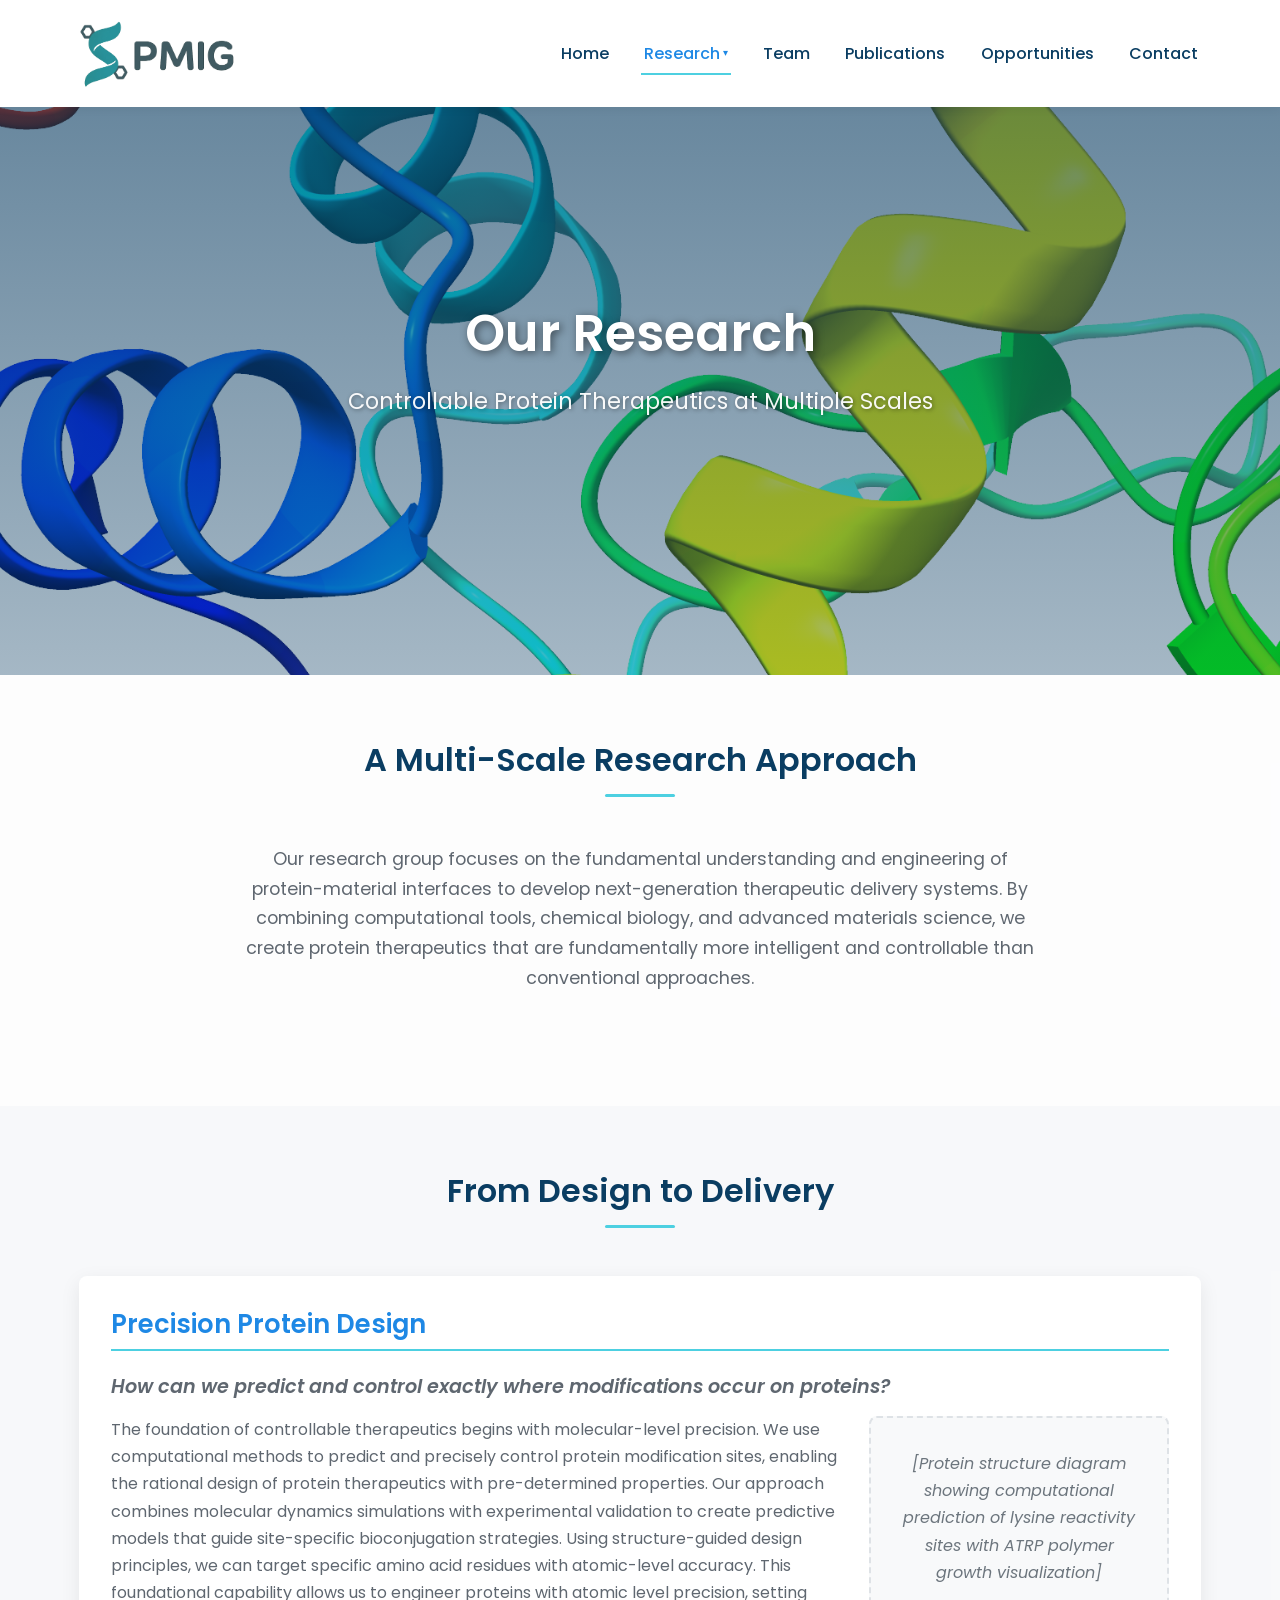
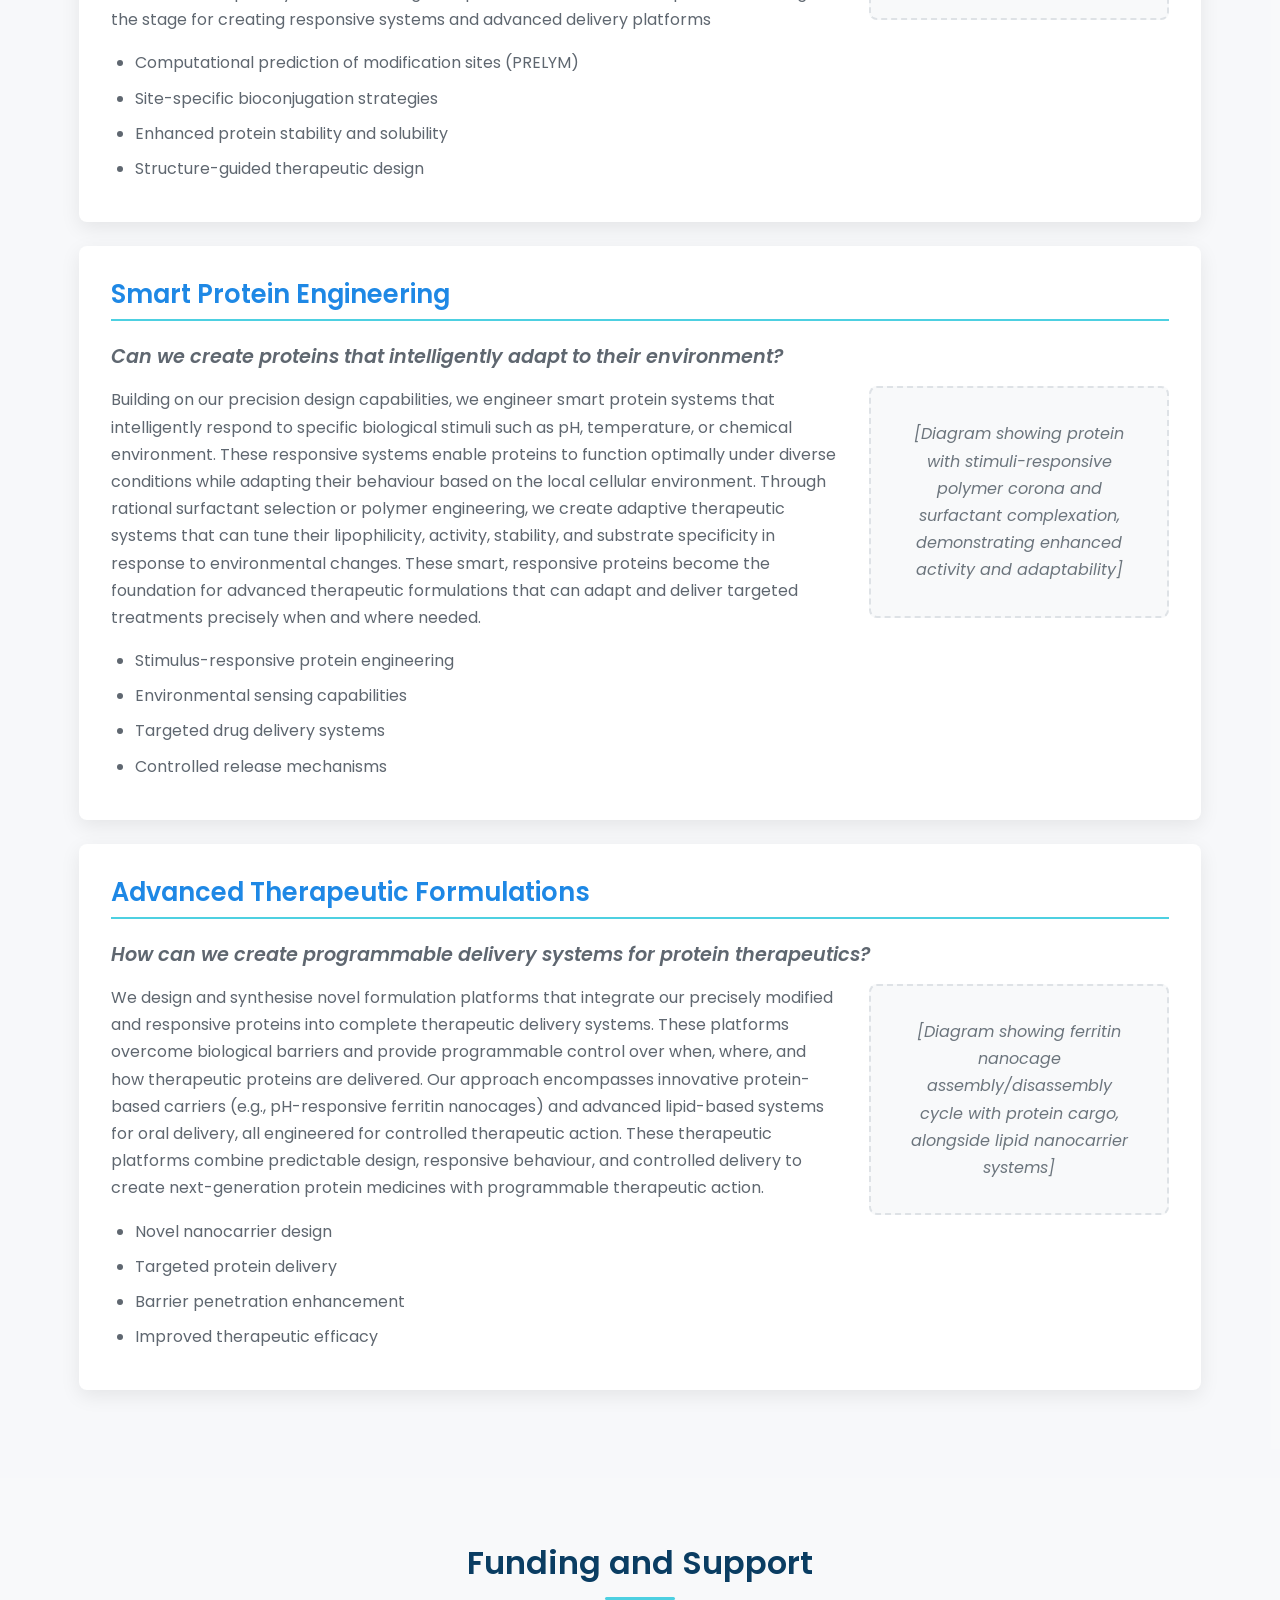
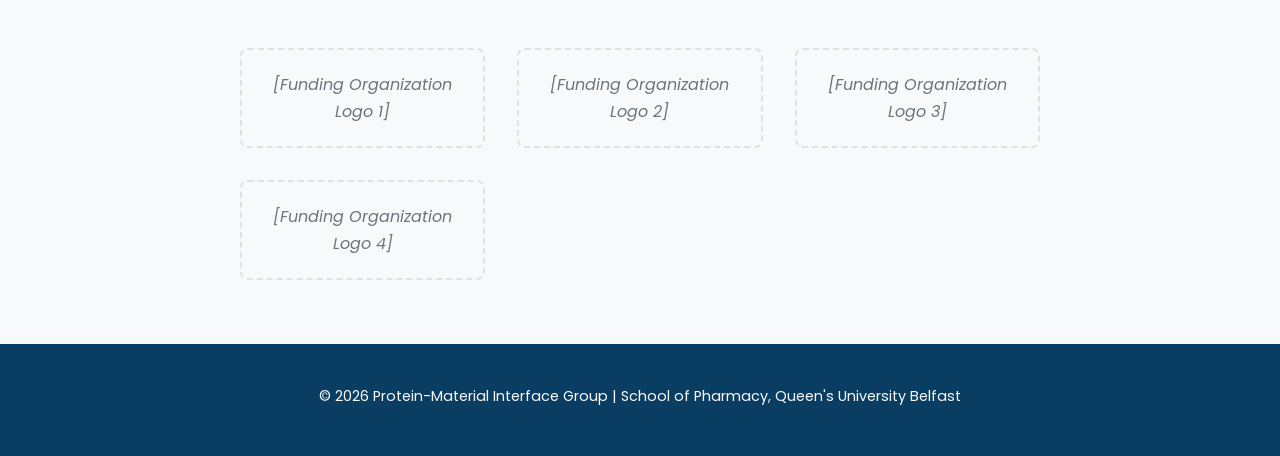
==== commit cbf9516e: "Update index.html" ====
--- a/research/index.html
+++ b/research/index.html
@@ -192,34 +192,10 @@
             </div>
         </section>
 
-        <section class="section">
-            <div class="container text-center">
-                <h2 class="section-title">Integrated Pipeline for Controllable Therapeutics</h2>
-                <div style="max-width: 900px; margin: 0 auto;">
-                    <div class="pipeline-flow" style="font-size: 1.5rem; font-weight: 600; margin: 2rem 0; color: var(--primary-color);">
-                        Precision Protein Design 
-                        <span style="font-size: 2rem; margin: 0 1rem; color: var(--primary-color);">→</span>
-                        Smart Protein Engineering 
-                        <span style="font-size: 2rem; margin: 0 1rem; color: var(--primary-color);">→</span>
-                        Advanced Therapeutic Formulations
-                    </div>
-                    <p style="font-size: 1.1rem; line-height: 1.6; margin-top: 2rem; color: var(--medium-text);">
-                        Our multi-scale approach creates protein therapeutics that are not just more stable or more targeted, 
-                        but fundamentally more intelligent and controllable than conventional approaches. By integrating 
-                        molecular-level precision with protein-level responsiveness and system-level programmability, 
-                        we enable unprecedented control over therapeutic action.
-                    </p>
-                </div>
-            </div>
-        </section>
 
 <section class="section">
             <div class="container text-center">
-                <h2 class="section-title">Research Support</h2>
-                <p style="max-width: 700px; margin: 0 auto 2rem auto; color: var(--medium-text);">
-                    Our research activities are generously supported by leading funding organizations that enable us to pursue 
-                    cutting-edge innovations in protein-material interfaces and therapeutic delivery systems.
-                </p>
+                <h2 class="section-title">Funding and Support</h2>
                 
                 <div style="display: grid; grid-template-columns: repeat(auto-fit, minmax(180px, 1fr)); gap: 2rem; margin-top: 3rem; max-width: 800px; margin-left: auto; margin-right: auto;">
                     <div style="background: #f8f9fa; border: 2px dashed #dee2e6; border-radius: 8px; padding: 1.5rem; height: 100px; display: flex; align-items: center; justify-content: center; color: #6c757d; font-style: italic;">
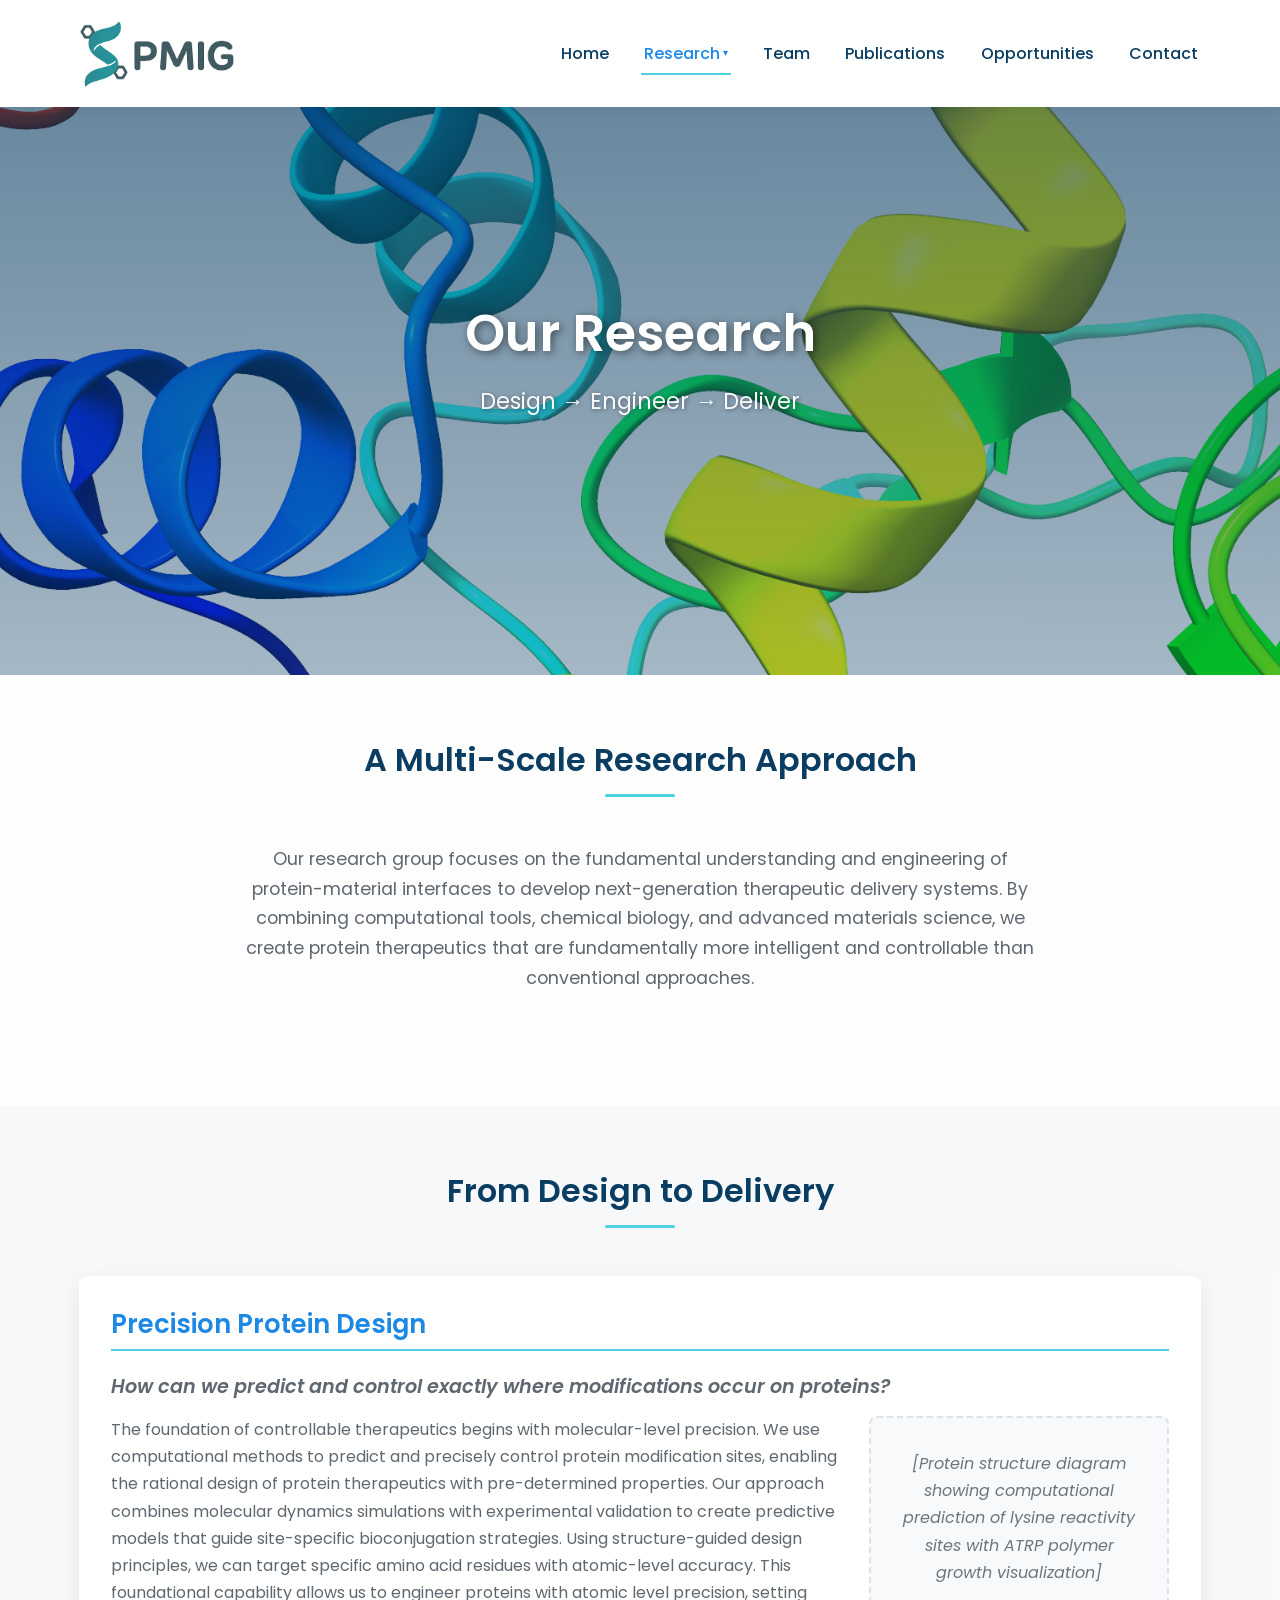
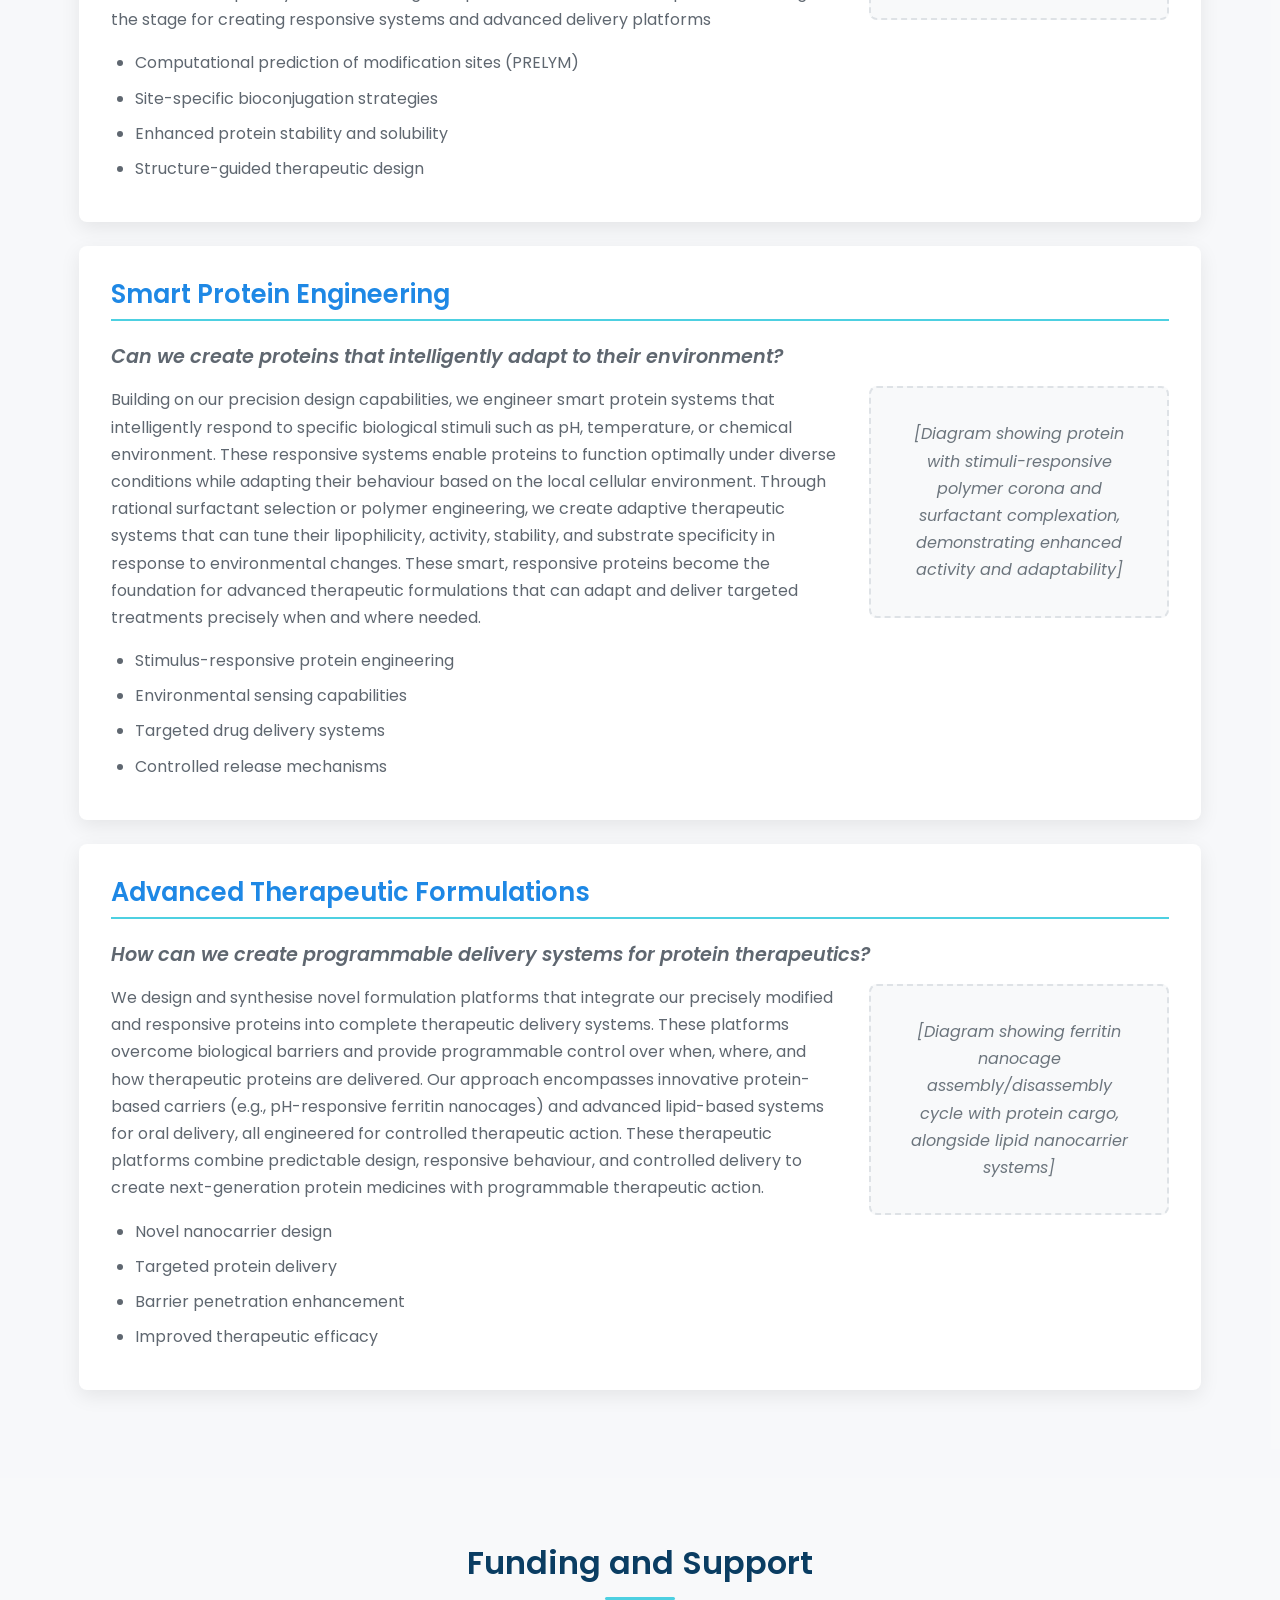
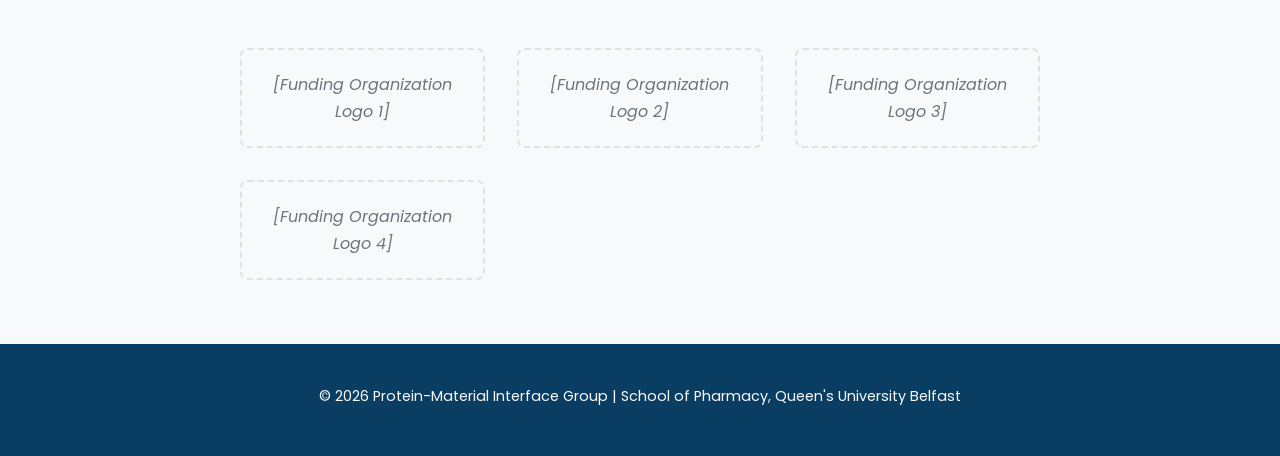
==== commit 208dcc36: "Update index.html" ====
--- a/research/index.html
+++ b/research/index.html
@@ -100,7 +100,7 @@
         <section class="hero-landing">
             <div class="hero-landing-content container">
                 <h1>Our Research</h1>
-                <p>Controllable Protein Therapeutics at Multiple Scales</p>
+                <p>Design → Engineer → Deliver </p>
             </div>
         </section>
 
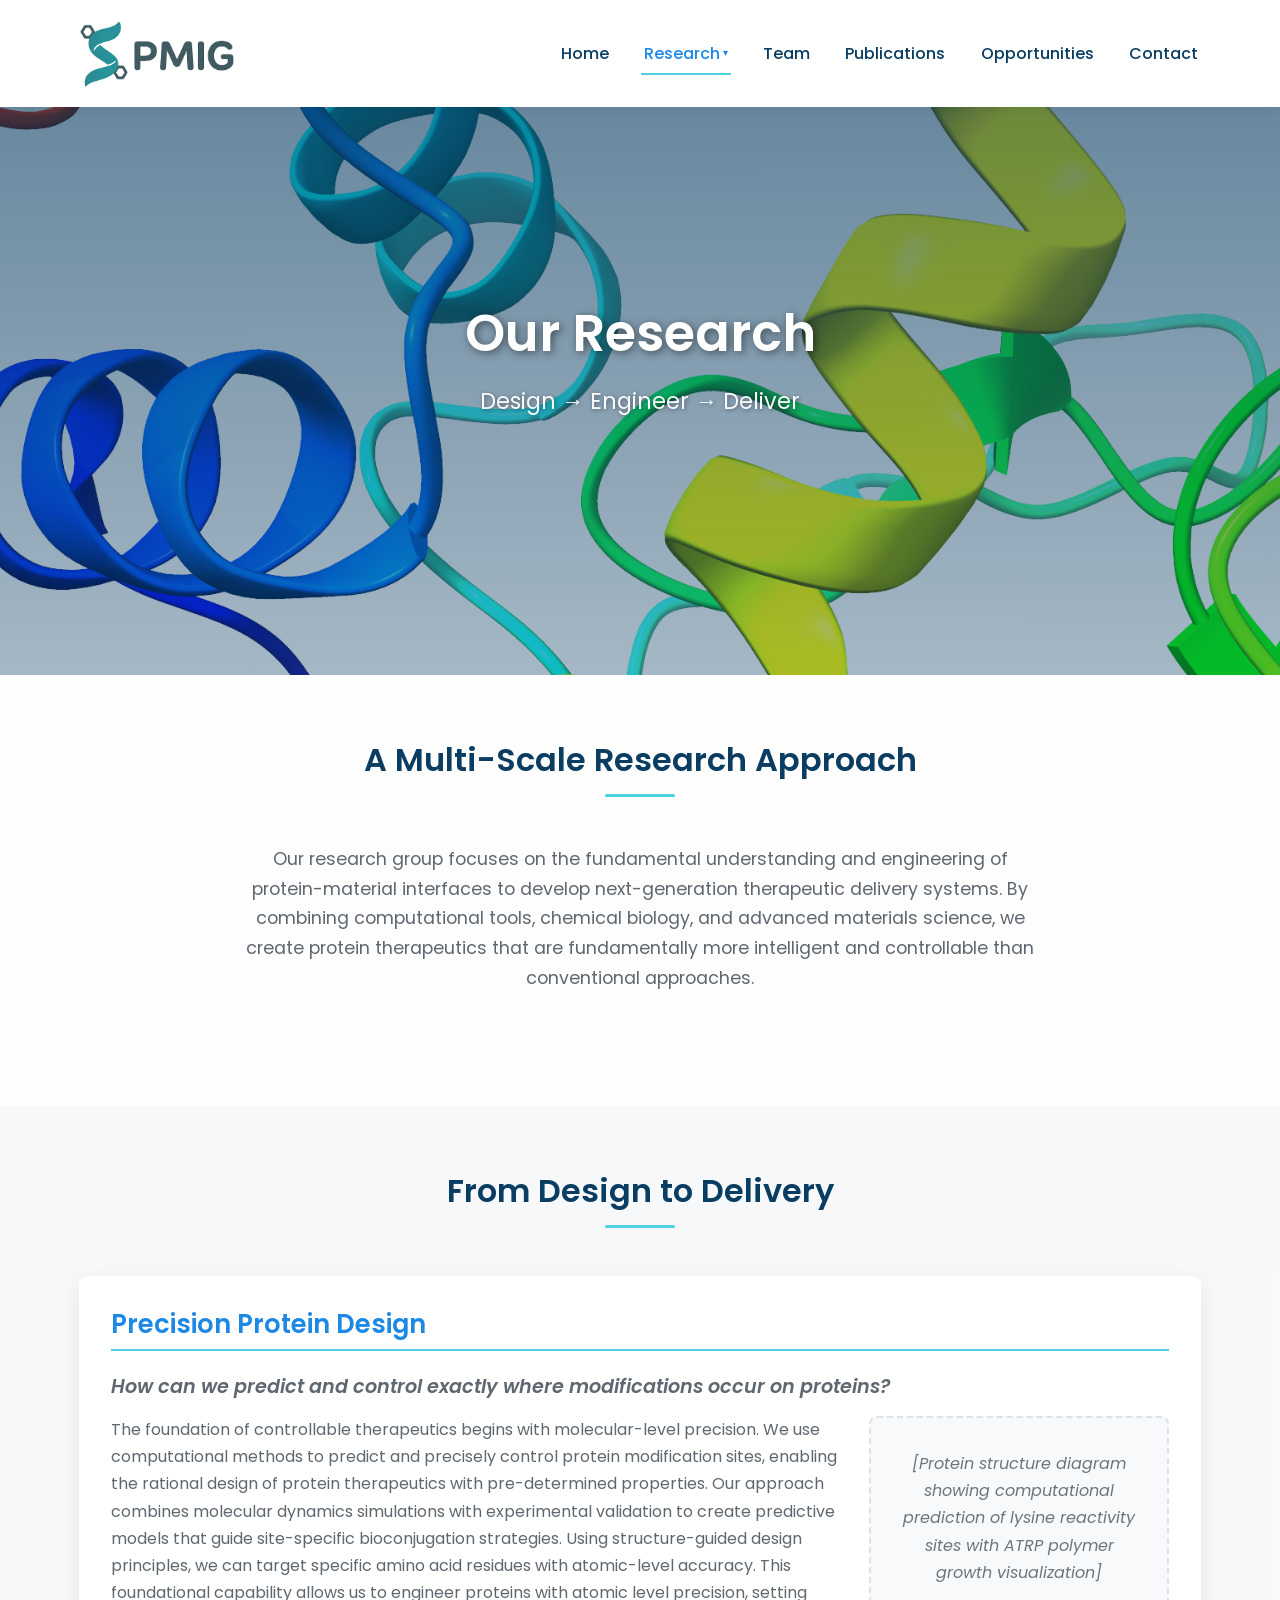
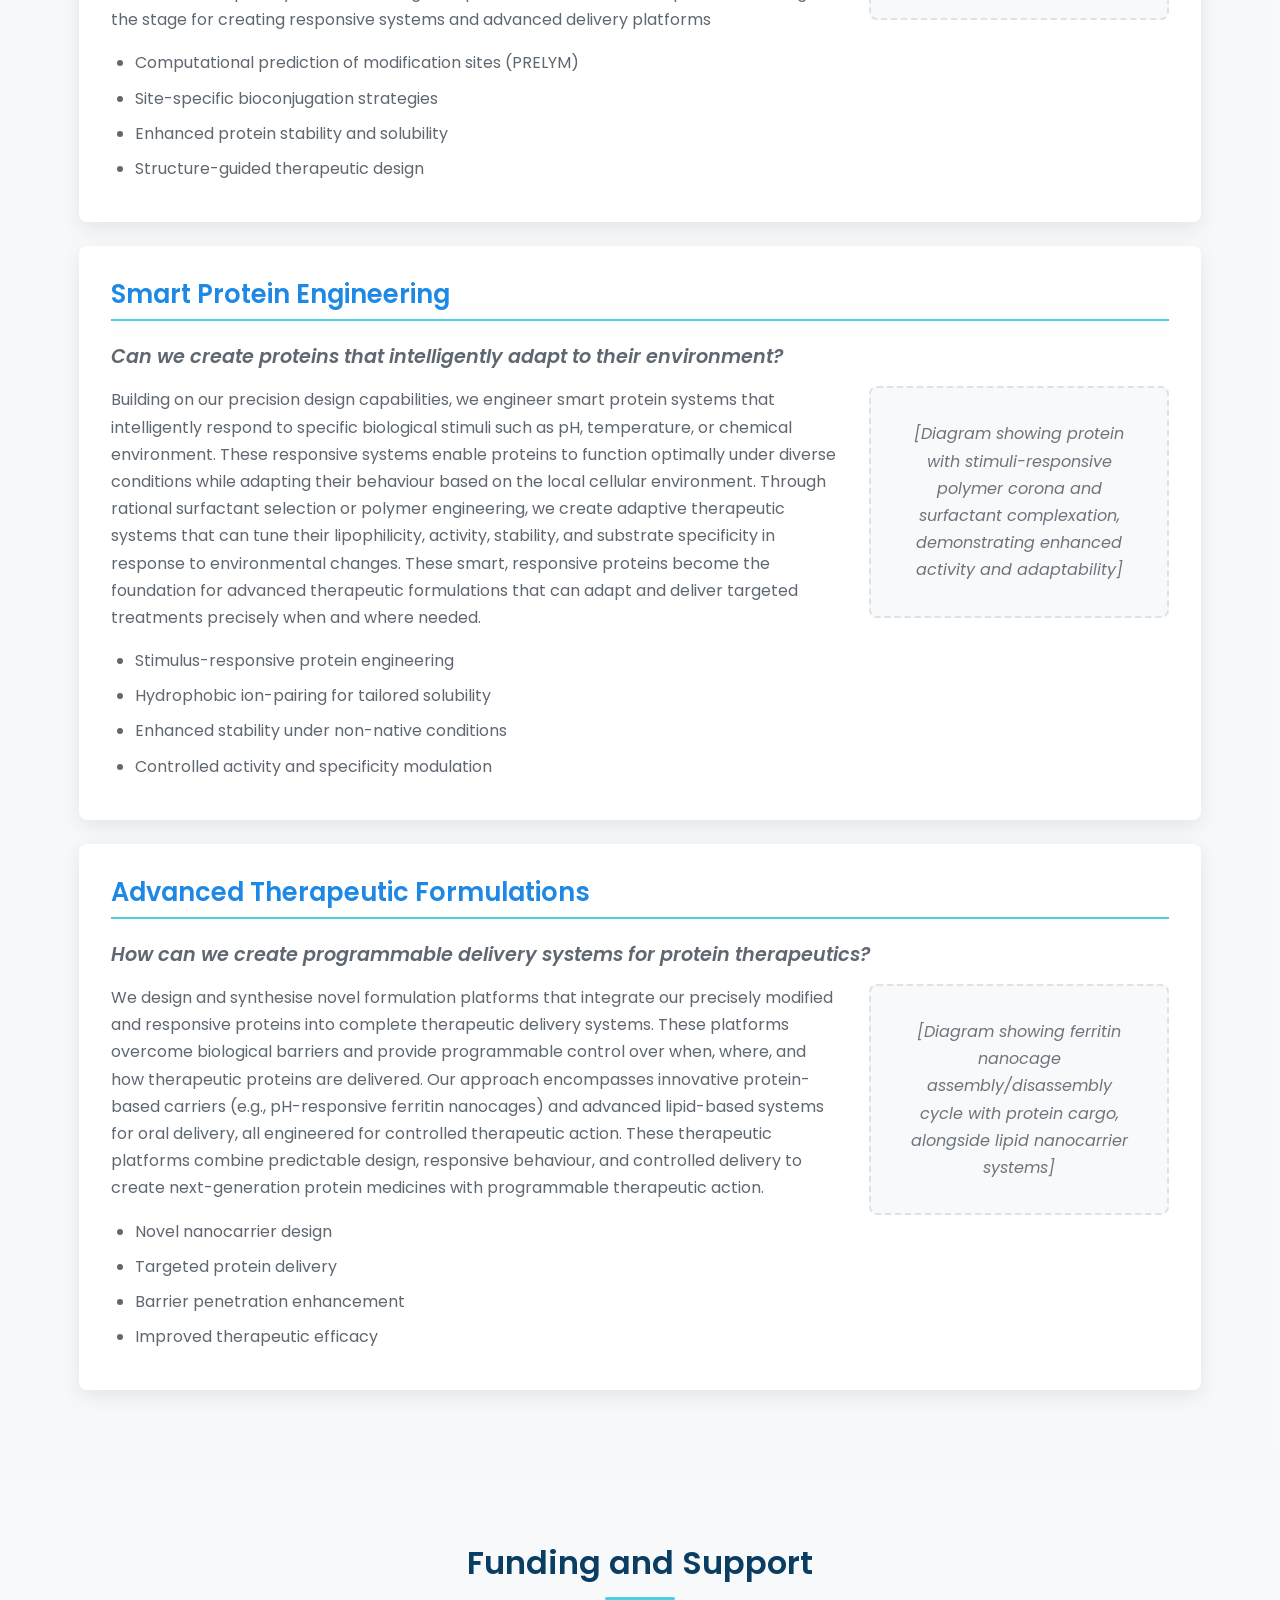
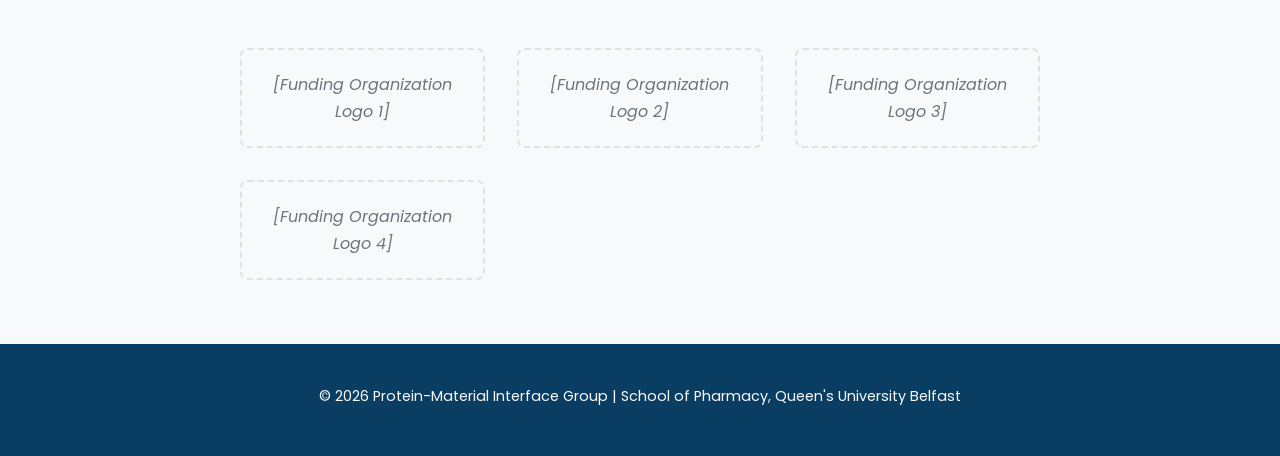
==== commit f47a15b0: "Update index.html" ====
--- a/research/index.html
+++ b/research/index.html
@@ -155,9 +155,9 @@
                             </p>
                             <ul>
                                 <li>Stimulus-responsive protein engineering</li>
-                                <li>Environmental sensing capabilities</li>
-                                <li>Targeted drug delivery systems</li>
-                                <li>Controlled release mechanisms</li>
+                                <li>Hydrophobic ion-pairing for tailored solubility</li>
+                                <li>Enhanced stability under non-native conditions</li>
+                                <li>Controlled activity and specificity modulation</li>
                             </ul>
                         </div>
                         <div class="research-figure">
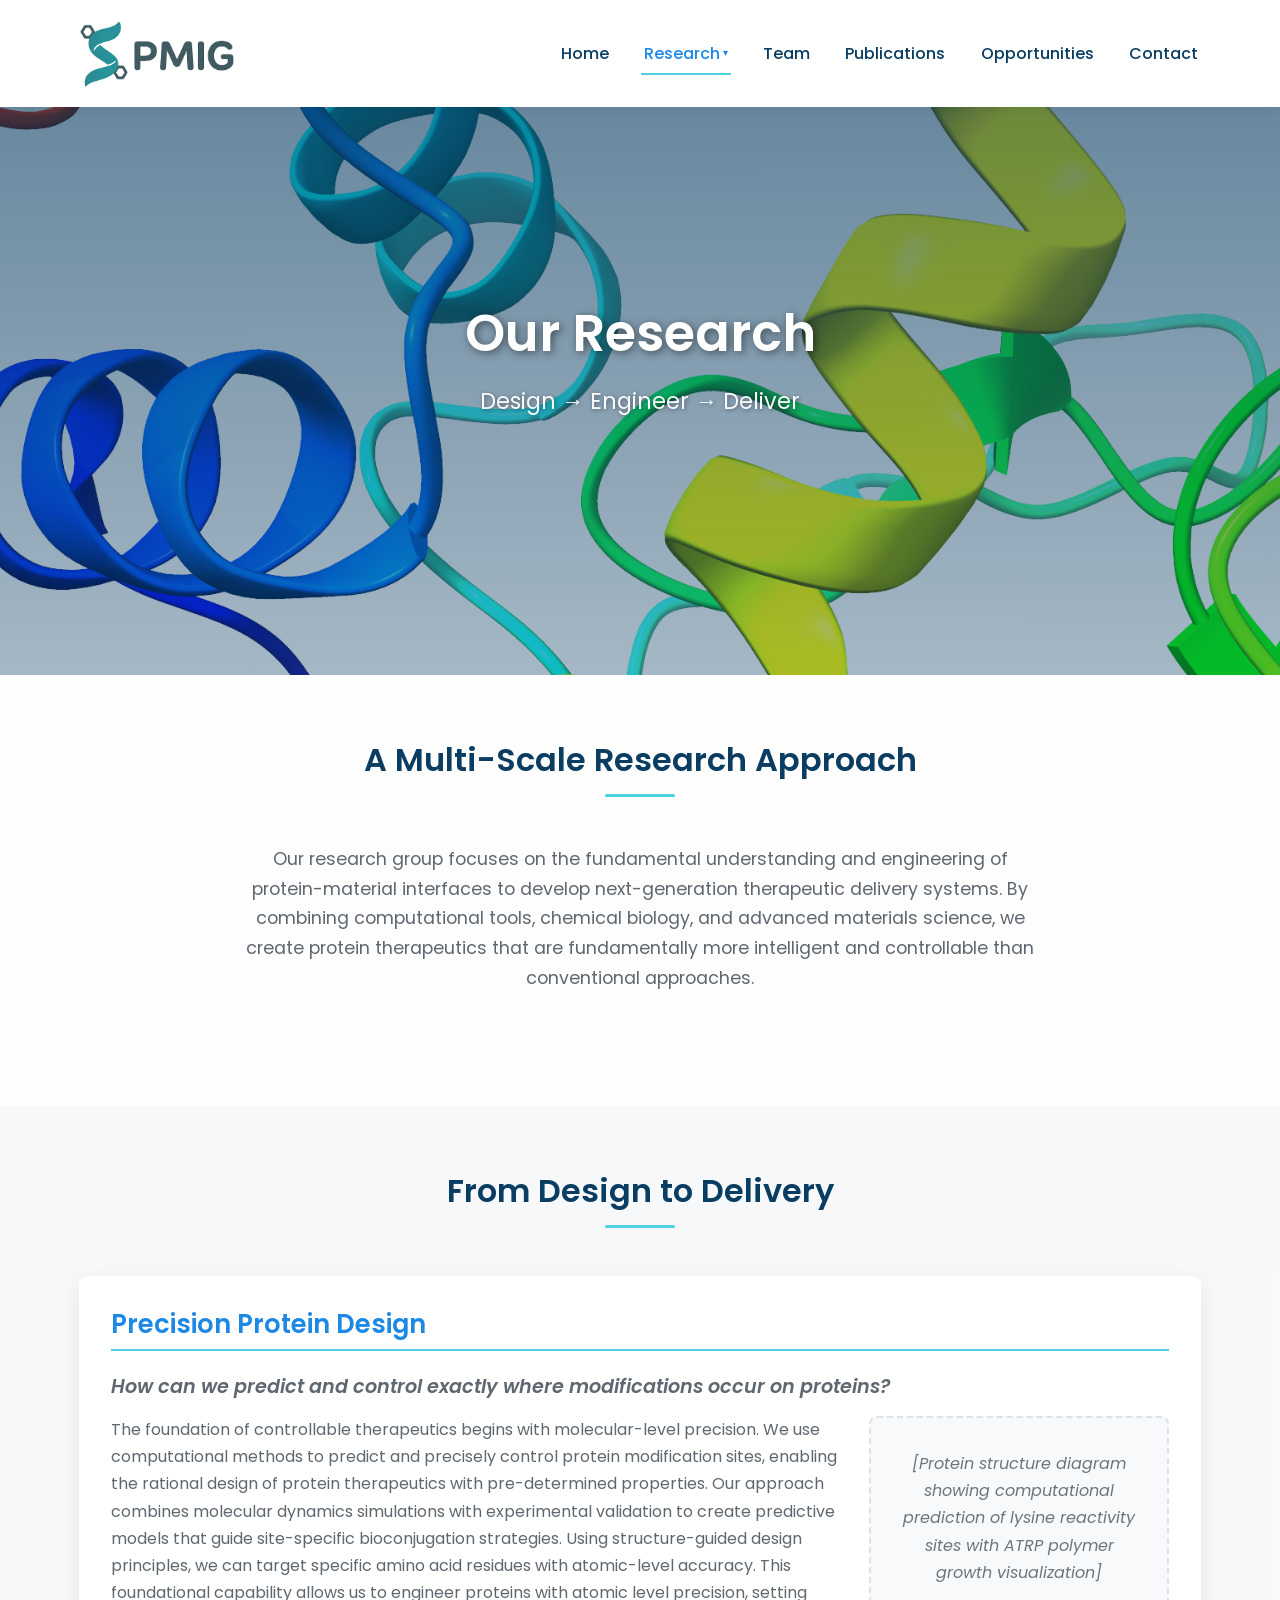
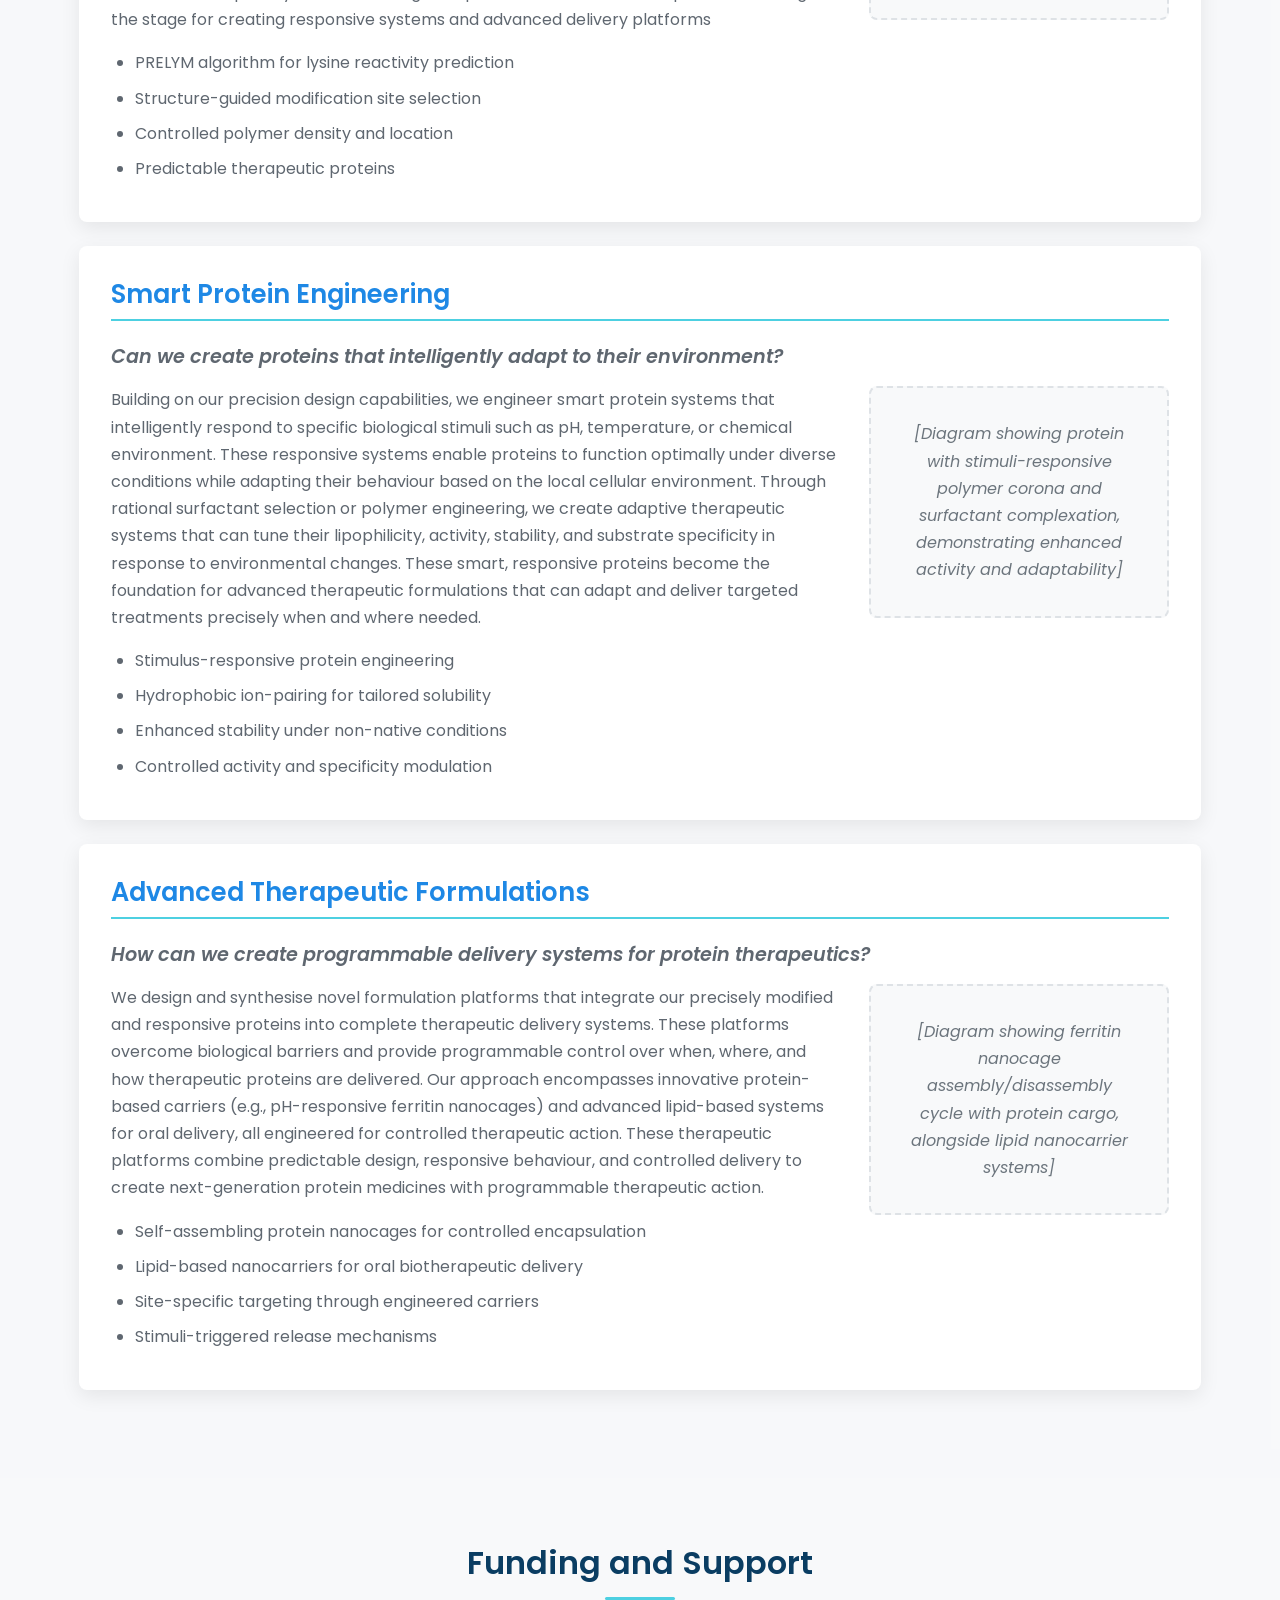
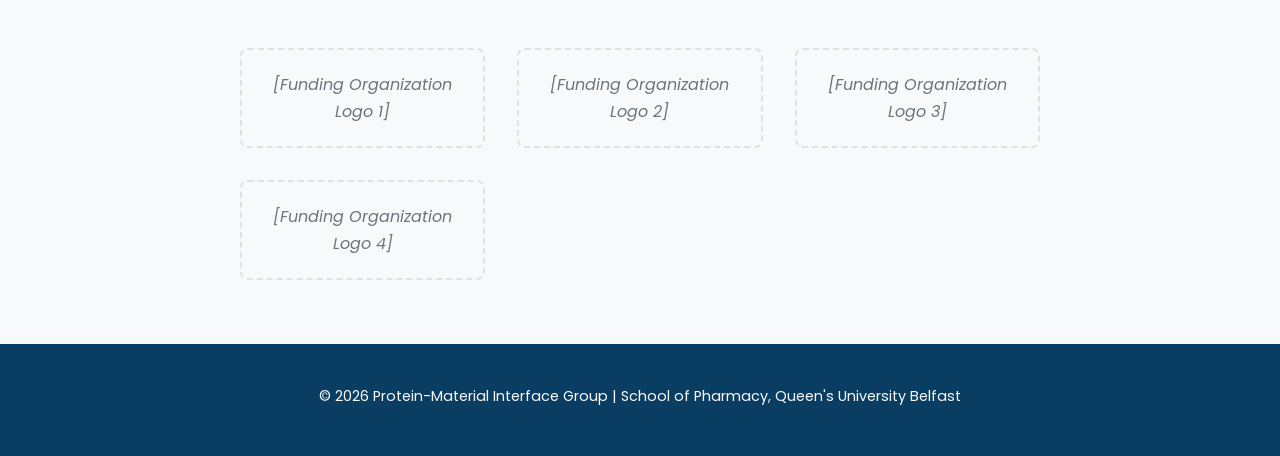
==== commit 3b08a1d8: "Update index.html" ====
--- a/research/index.html
+++ b/research/index.html
@@ -130,10 +130,10 @@
                                 This foundational capability allows us to engineer proteins with atomic level precision, setting the stage for creating responsive systems and advanced delivery platforms
                             </p>
                             <ul>
-                                <li>Computational prediction of modification sites (PRELYM)</li>
-                                <li>Site-specific bioconjugation strategies </li>
-                                <li>Enhanced protein stability and solubility</li>
-                                <li>Structure-guided therapeutic design</li>
+                                <li>PRELYM algorithm for lysine reactivity prediction</li>
+                                <li>Structure-guided modification site selection</li>
+                                <li>Controlled polymer density and location</li>
+                                <li>Predictable therapeutic proteins</li>
                             </ul>
                         </div>
                         <div class="research-figure">
@@ -178,10 +178,10 @@
                                 These therapeutic platforms combine predictable design, responsive behaviour, and controlled delivery to create next-generation protein medicines with programmable therapeutic action.
                             </p>
                             <ul>
-                                <li>Novel nanocarrier design</li>
-                                <li>Targeted protein delivery</li>
-                                <li>Barrier penetration enhancement</li>
-                                <li>Improved therapeutic efficacy</li>
+                                <li>Self-assembling protein nanocages for controlled encapsulation</li>
+                                <li>Lipid-based nanocarriers for oral biotherapeutic delivery</li>
+                                <li>Site-specific targeting through engineered carriers</li>
+                                <li>Stimuli-triggered release mechanisms</li>
                             </ul>
                         </div>
                         <div class="research-figure">
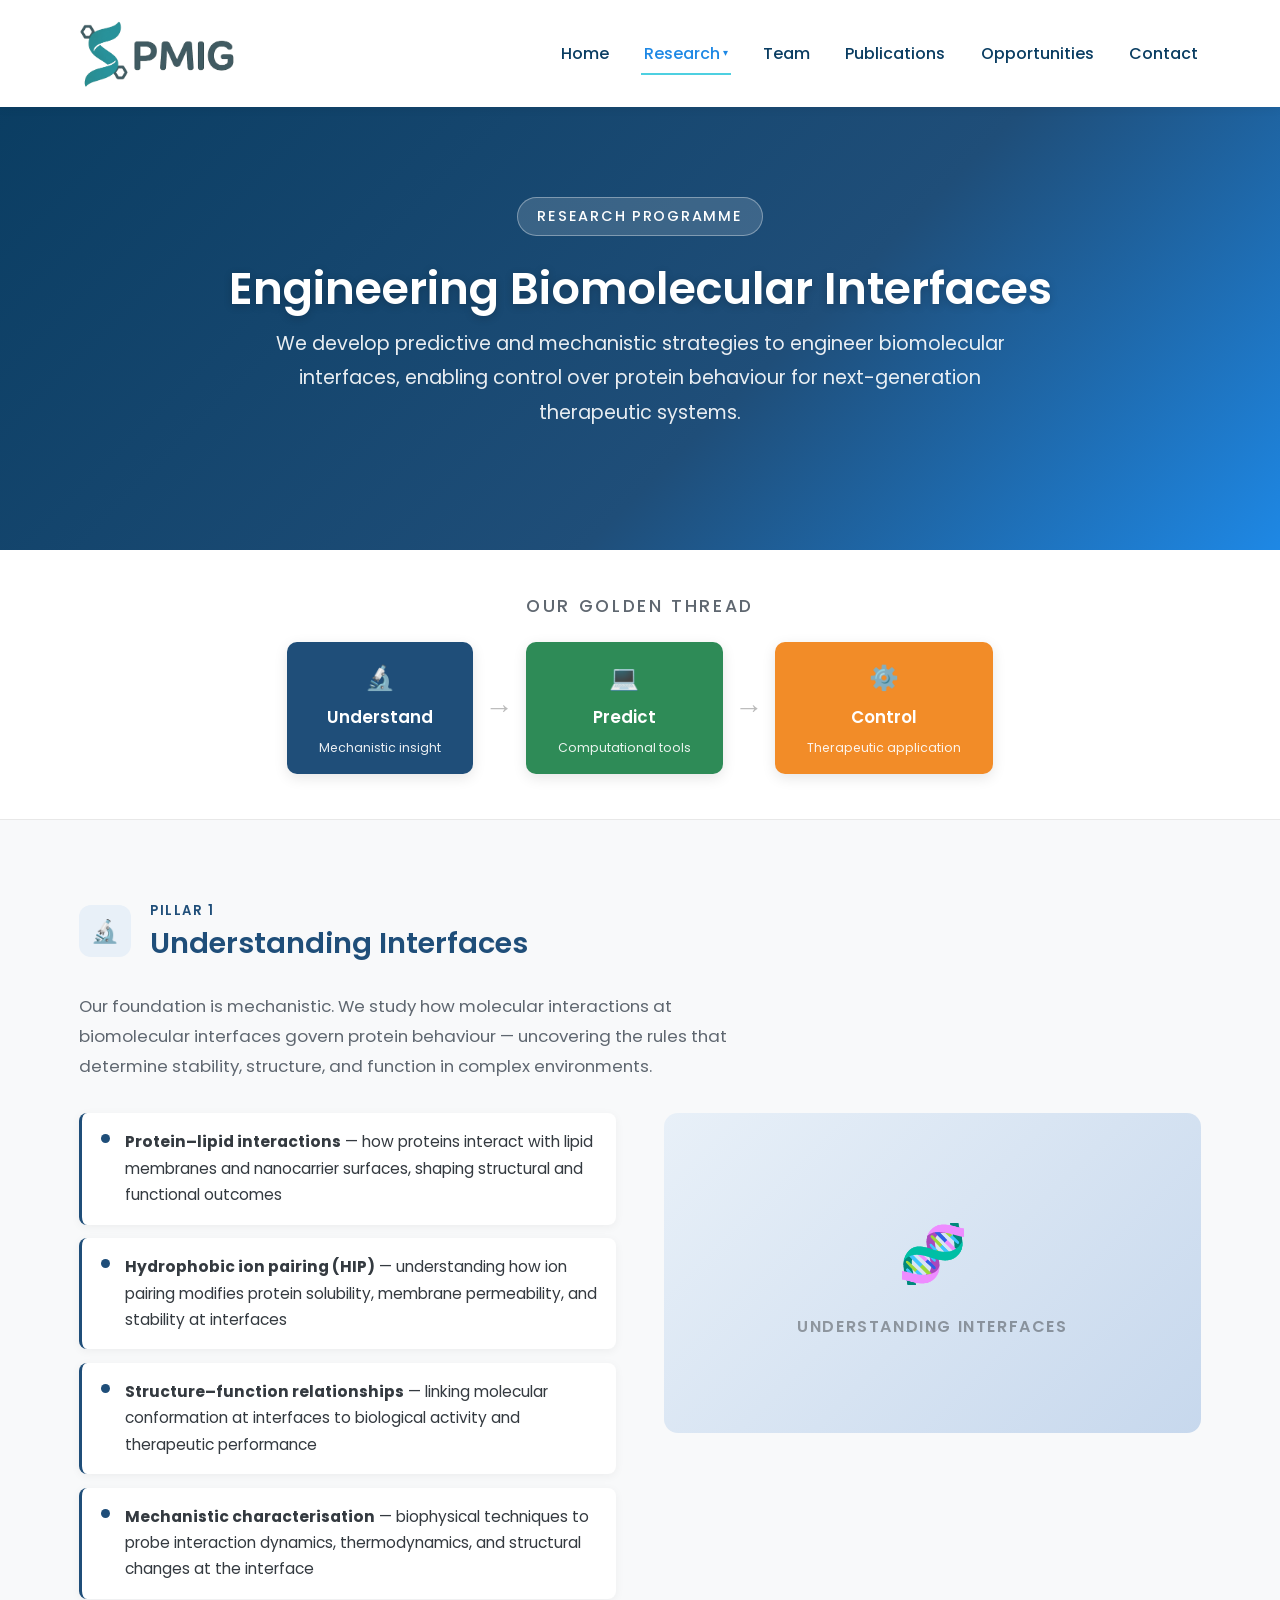
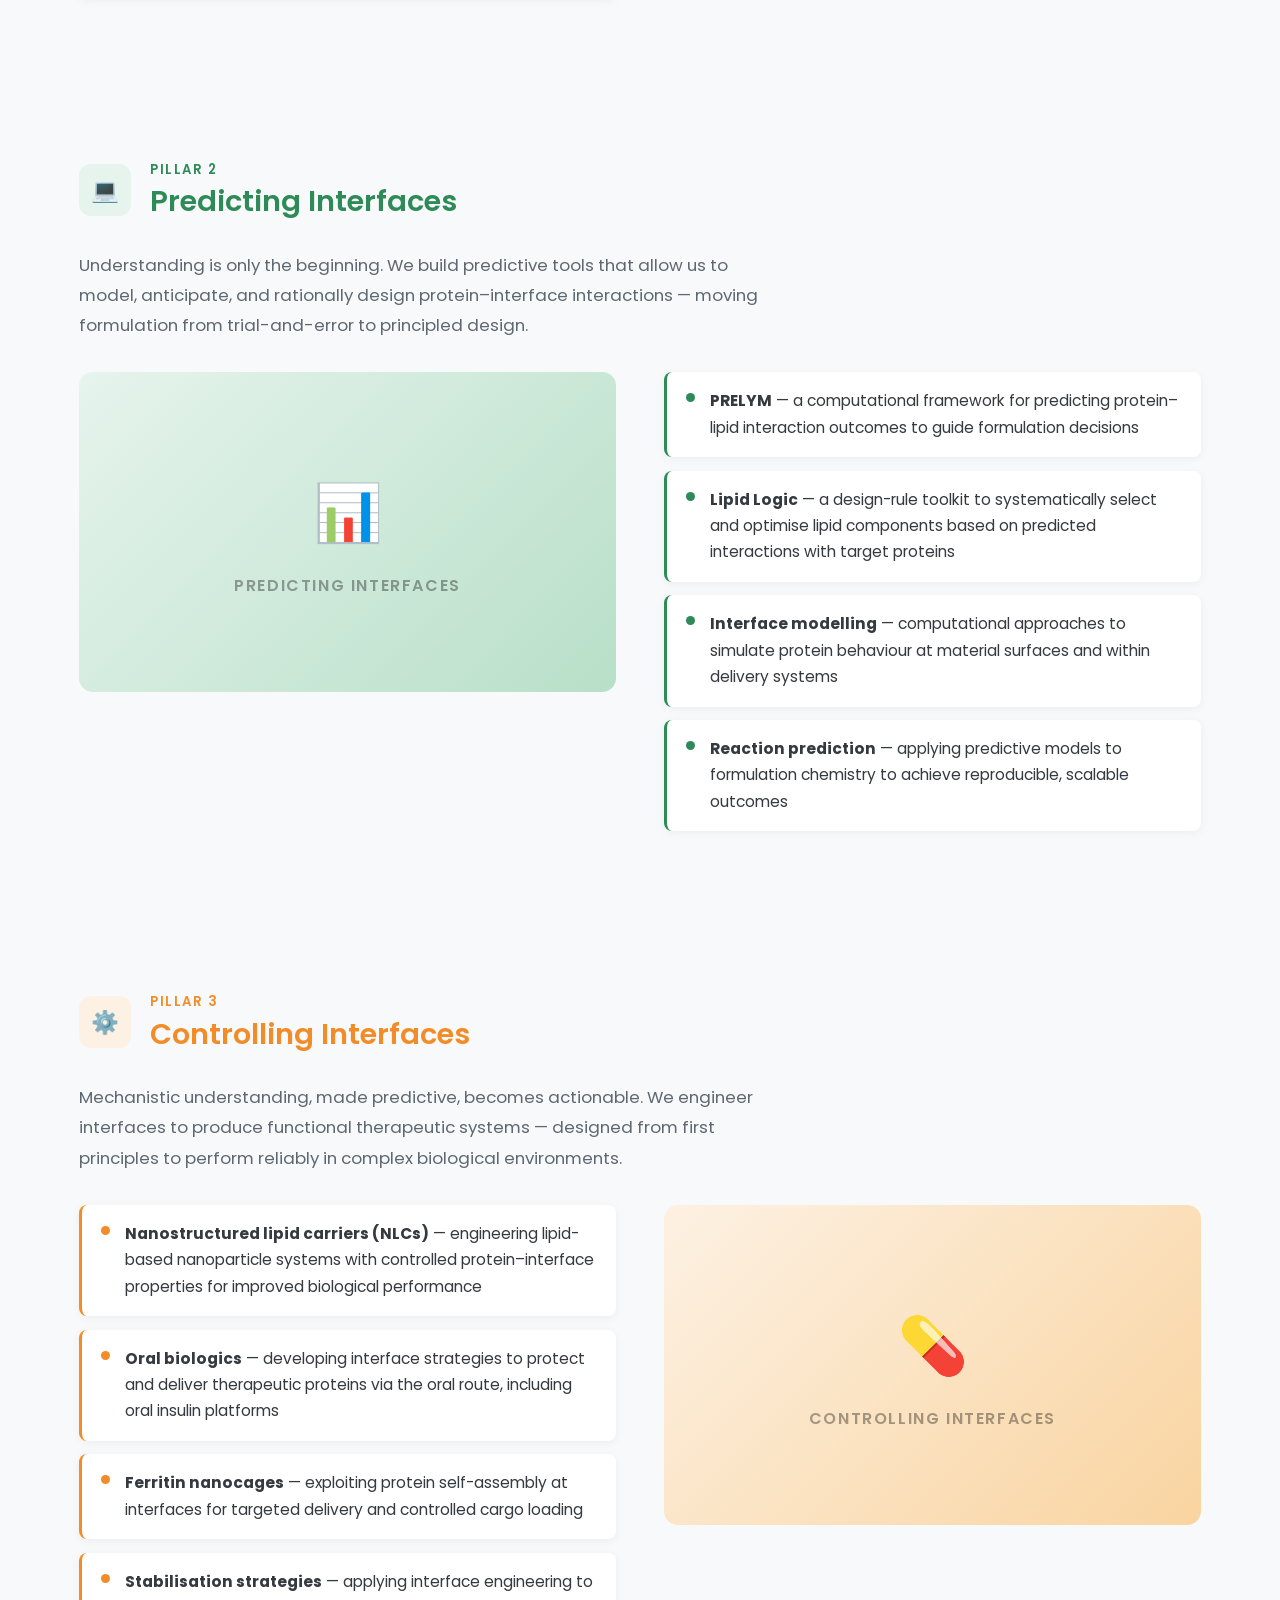
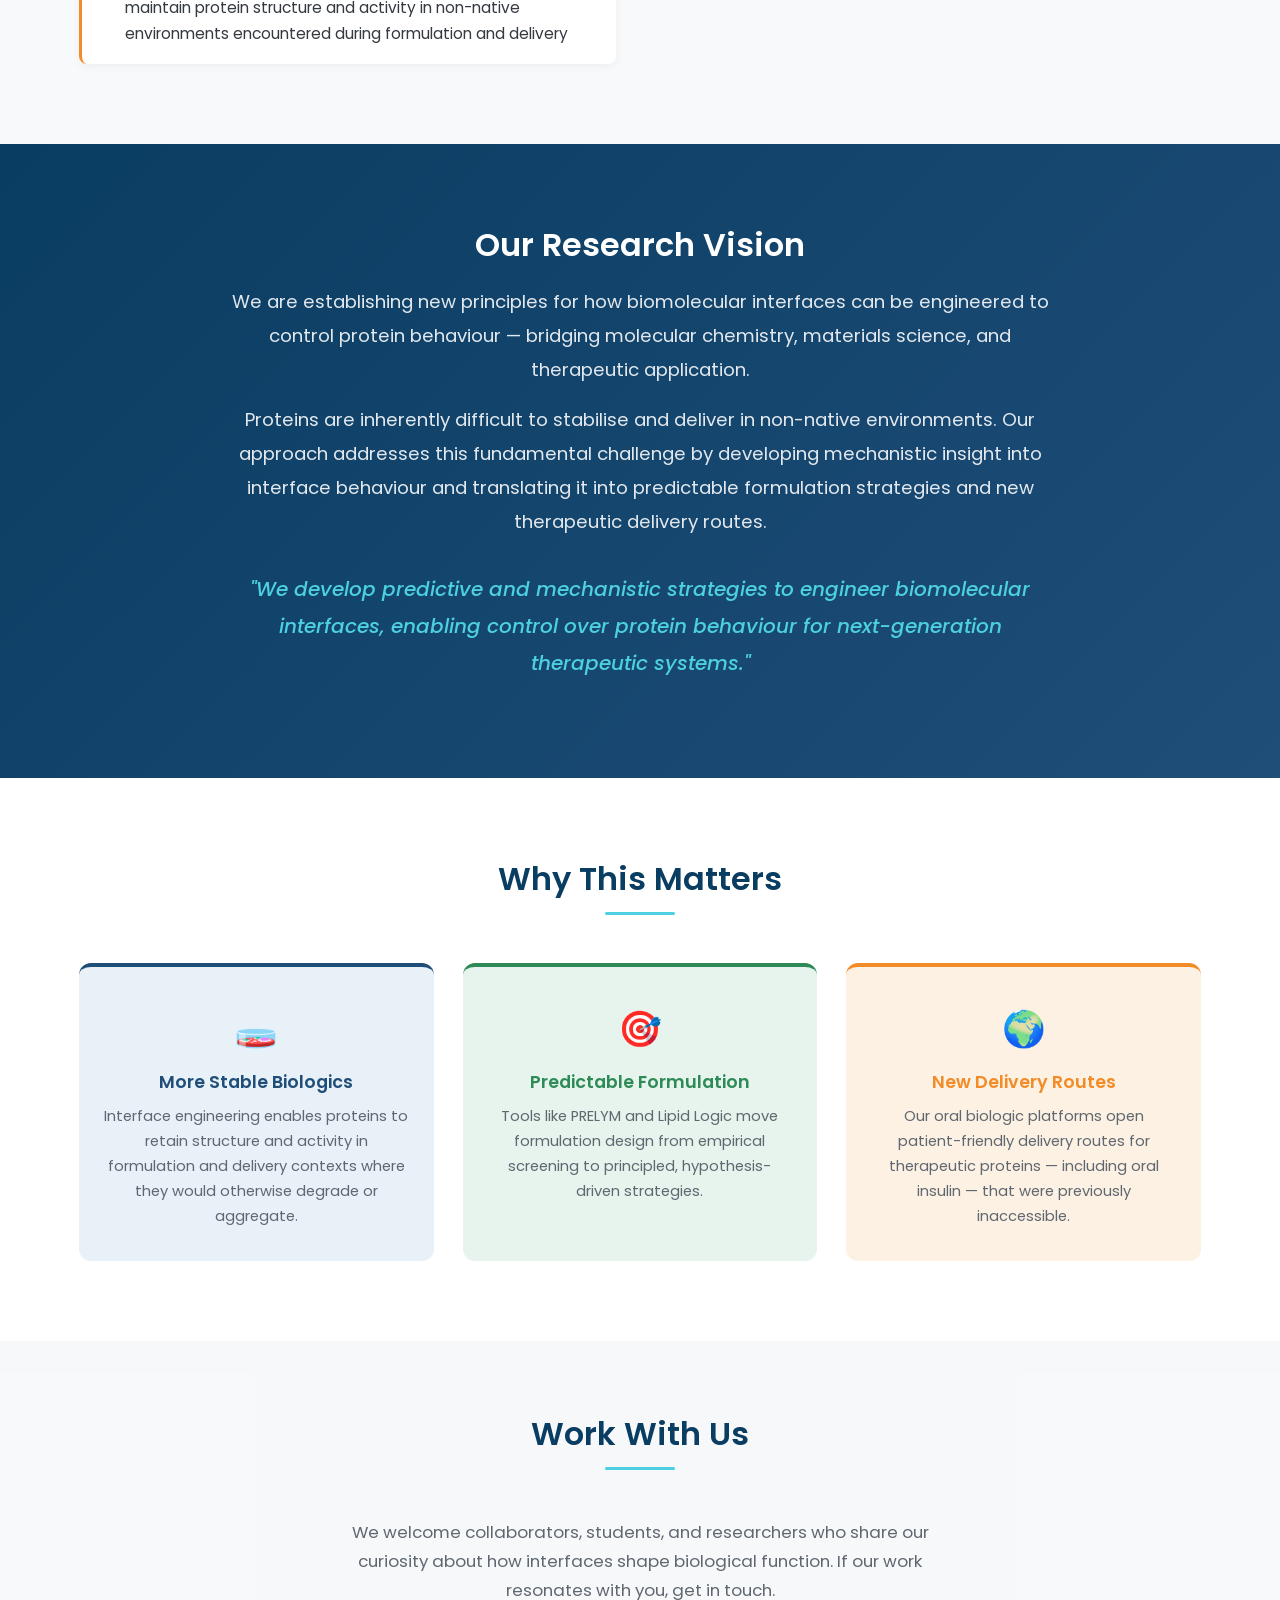
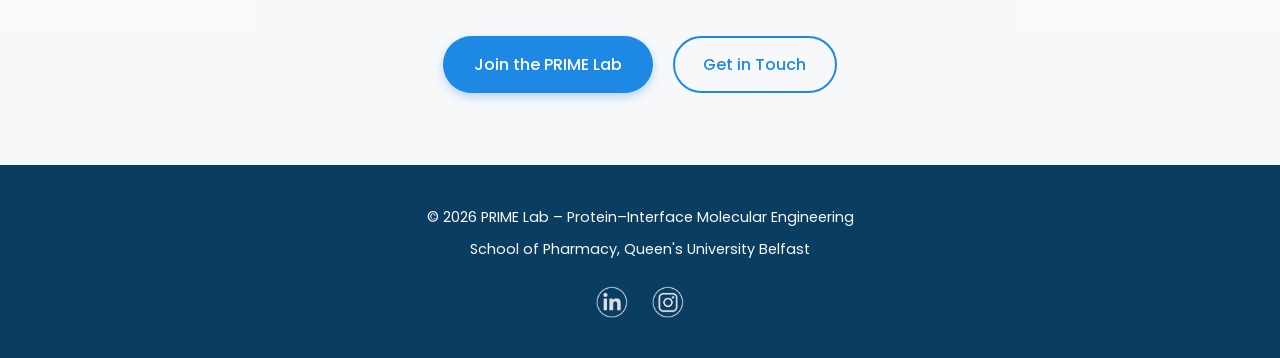
==== commit 99a4c2ab: "update" ====
--- a/research/index.html
+++ b/research/index.html
@@ -3,225 +3,367 @@
 <head>
     <meta charset="UTF-8">
     <meta name="viewport" content="width=device-width, initial-scale=1.0">
-    <title>Research - Protein-Material Interface Group</title>
-    <link href="https://fonts.googleapis.com/css2?family=Poppins:wght@400;500;600;700&display=swap" rel="stylesheet">
+    <title>Research – PRIME Lab</title>
+    <link href="https://fonts.googleapis.com/css2?family=Poppins:wght@300;400;500;600;700&display=swap" rel="stylesheet">
     <link rel="shortcut icon" type="image/ico" href="../images/favicon.ico"/>
     <link rel="stylesheet" href="../style.css">
     <style>
-        .research-area-content {
-            display: grid;
-            grid-template-columns: 1fr 300px;
-            gap: 2rem;
-            align-items: start;
-            margin-top: 1rem;
-        }
-        
-        .research-figure {
-            background: #f8f9fa;
-            border: 2px dashed #dee2e6;
-            border-radius: 8px;
-            padding: 2rem;
+        .research-hero {
+            background: linear-gradient(135deg, #0a3d62 0%, #1f4e79 60%, #1e88e5 100%);
+            color: #fff;
+            padding: 7rem 0 5rem;
             text-align: center;
-            color: #6c757d;
-            font-style: italic;
-            min-height: 200px;
-            display: flex;
-            align-items: center;
-            justify-content: center;
-        }
-        
-        .pipeline-section {
-            background: linear-gradient(135deg, #667eea 0%, #764ba2 100%);
-            color: white;
-            padding: 4rem 0;
-        }
-        
-        .pipeline-flow {
-            font-size: 1.5rem;
-            font-weight: 600;
-            margin: 2rem 0;
-            text-align: center;
-        }
-        
-        .pipeline-arrow {
-            font-size: 2rem;
-            margin: 0 1rem;
-            color: #ffd700;
-        }
-        
-        @media (max-width: 768px) {
-            .research-area-content {
-                grid-template-columns: 1fr;
-                gap: 1rem;
-            }
-            
-            .research-figure {
-                min-height: 150px;
-                padding: 1rem;
-            }
-            
-            .pipeline-flow {
-                font-size: 1.2rem;
-            }
-            
-            .pipeline-arrow {
-                display: block;
-                margin: 1rem 0;
-            }
+        }
+        .research-hero h1 { color:#fff; font-size:2.8rem; margin-bottom:0.5rem; text-shadow:0 2px 8px rgba(0,0,0,0.2); }
+        .hero-tag {
+            display:inline-block; background:rgba(255,255,255,0.15); border:1px solid rgba(255,255,255,0.35);
+            color:#fff; font-size:0.9rem; font-weight:500; letter-spacing:0.12em; text-transform:uppercase;
+            border-radius:50px; padding:0.4rem 1.2rem; margin-bottom:1.5rem;
+        }
+        .research-hero p { color:rgba(255,255,255,0.9); font-size:1.2rem; max-width:780px; margin:0 auto 2.5rem; line-height:1.8; }
+
+        .thread-banner { background:#fff; padding:2.8rem 0; text-align:center; border-bottom:1px solid #e8e8e8; }
+        .thread-banner h2 { font-size:1.1rem; text-transform:uppercase; letter-spacing:0.15em; color:#5f6770; font-weight:500; margin-bottom:1.5rem; }
+        .thread-flow { display:flex; justify-content:center; align-items:center; gap:0.75rem; flex-wrap:wrap; }
+        .thread-step {
+            display:flex; flex-direction:column; align-items:center; gap:0.3rem;
+            padding:1rem 2rem; border-radius:10px; color:#fff; font-weight:600; font-size:1.05rem;
+            min-width:155px; box-shadow:0 4px 14px rgba(0,0,0,0.1);
+        }
+        .thread-step .step-icon { font-size:1.5rem; }
+        .thread-step .step-sub { font-size:0.78rem; font-weight:400; opacity:0.9; }
+        .step-blue   { background-color:#1f4e79; }
+        .step-green  { background-color:#2e8b57; }
+        .step-orange { background-color:#f28c28; }
+        .thread-arrow { font-size:1.8rem; color:#bbb; }
+
+        .pillar-section { padding:5rem 0; }
+        .pillar-alt { background-color:rgba(248,249,250,0.95); }
+
+        .pillar-header { display:flex; align-items:center; gap:1.2rem; margin-bottom:1.8rem; }
+        .pillar-badge {
+            display:inline-flex; align-items:center; justify-content:center;
+            width:52px; height:52px; border-radius:12px; font-size:1.4rem; flex-shrink:0;
+        }
+        .badge-blue   { background-color:#e8f0f8; }
+        .badge-green  { background-color:#e6f4ed; }
+        .badge-orange { background-color:#fdf1e3; }
+        .pillar-label { font-size:0.82rem; font-weight:600; text-transform:uppercase; letter-spacing:0.12em; color:#888; display:block; margin-bottom:0.15rem; }
+        .pillar-header h2 { font-size:1.8rem; margin:0; }
+        .color-blue   { color:#1f4e79 !important; }
+        .color-green  { color:#2e8b57 !important; }
+        .color-orange { color:#f28c28 !important; }
+
+        .pillar-description { font-size:1.05rem; line-height:1.8; color:#5f6770; max-width:680px; margin-bottom:2rem; }
+
+        .pillar-layout { display:grid; grid-template-columns:1fr 1fr; gap:3rem; align-items:start; }
+
+        .research-topics { list-style:none; padding:0; margin:0; display:flex; flex-direction:column; gap:0.85rem; }
+        .research-topics li {
+            display:flex; align-items:flex-start; gap:0.9rem; padding:1rem 1.2rem;
+            background:#fff; border-radius:8px; box-shadow:0 2px 10px rgba(0,0,0,0.05);
+            font-size:0.97rem; color:#343a40; border-left:3px solid transparent;
+        }
+        .research-topics li .dot { width:9px; height:9px; border-radius:50%; margin-top:5px; flex-shrink:0; }
+        .dot-blue   { background-color:#1f4e79; }
+        .dot-green  { background-color:#2e8b57; }
+        .dot-orange { background-color:#f28c28; }
+        .topics-blue li   { border-left-color:#1f4e79; }
+        .topics-green li  { border-left-color:#2e8b57; }
+        .topics-orange li { border-left-color:#f28c28; }
+
+        .pillar-image-block { border-radius:14px; overflow:hidden; box-shadow:0 8px 30px rgba(0,0,0,0.1); }
+        .pillar-image-placeholder {
+            width:100%; height:320px; display:flex; flex-direction:column; align-items:center;
+            justify-content:center; gap:0.75rem; font-size:3.5rem; border-radius:14px;
+        }
+        .placeholder-blue   { background:linear-gradient(135deg,#e8f0f8,#c7d8ed); }
+        .placeholder-green  { background:linear-gradient(135deg,#e6f4ed,#b8dfc8); }
+        .placeholder-orange { background:linear-gradient(135deg,#fdf1e3,#f9d4a0); }
+        .pillar-image-placeholder span { font-size:1rem; font-weight:600; color:rgba(0,0,0,0.35); text-transform:uppercase; letter-spacing:0.1em; }
+
+        .vision-section { background:linear-gradient(135deg,#0a3d62 0%,#1f4e79 100%); color:#fff; padding:5rem 0; text-align:center; }
+        .vision-section h2 { color:#fff; font-size:2rem; margin-bottom:1.2rem; }
+        .vision-section p { color:rgba(255,255,255,0.88); font-size:1.15rem; max-width:820px; margin:0 auto 1rem; line-height:1.85; }
+        .vision-tagline { font-size:1.25rem !important; font-style:italic; color:#4dd0e1 !important; font-weight:500; margin-top:2rem !important; }
+
+        .impact-section { padding:5rem 0; background:#fff; }
+        .impact-grid { display:grid; grid-template-columns:repeat(3,1fr); gap:1.8rem; margin-top:2.5rem; }
+        .impact-card { border-radius:12px; padding:2rem 1.5rem; text-align:center; }
+        .ic-blue   { background:#e8f0f8; border-top:4px solid #1f4e79; }
+        .ic-green  { background:#e6f4ed; border-top:4px solid #2e8b57; }
+        .ic-orange { background:#fdf1e3; border-top:4px solid #f28c28; }
+        .impact-card .ic-icon { font-size:2.2rem; margin-bottom:0.75rem; }
+        .impact-card h4 { font-size:1.1rem; margin-bottom:0.6rem; }
+        .ic-blue h4   { color:#1f4e79; }
+        .ic-green h4  { color:#2e8b57; }
+        .ic-orange h4 { color:#f28c28; }
+        .impact-card p { font-size:0.92rem; color:#5f6770; margin:0; }
+
+        @media (max-width:900px) {
+            .pillar-layout { grid-template-columns:1fr; }
+            .pillar-image-placeholder { height:220px; }
+            .impact-grid { grid-template-columns:1fr; }
+        }
+        @media (max-width:600px) {
+            .research-hero h1 { font-size:2rem; }
+            .thread-step { min-width:120px; padding:0.8rem 1.2rem; font-size:0.92rem; }
         }
     </style>
 </head>
 <body>
-    <header class="site-header">
-        <div class="container">
-            <a href="../index.html" class="logo">
-                <img src="../images/PMIG Logo Colour.png" alt="PMIG - Protein-Material Interface Group Logo">
+
+<header class="site-header">
+    <div class="container">
+        <a href="../index.html" class="logo">
+            <img src="../images/PMIG Logo Colour.png" alt="PRIME Lab Logo">
+        </a>
+        <nav class="main-nav">
+            <ul>
+                <li><a href="../index.html">Home</a></li>
+                <li class="nav-item-has-dropdown">
+                    <a href="index.html" class="active">Research <span class="dropdown-arrow">▾</span></a>
+                    <ul class="dropdown-menu">
+                        <li><a href="collaborations.html">Collaborations</a></li>
+                    </ul>
+                </li>
+                <li><a href="../team.html">Team</a></li>
+                <li><a href="../publications.html">Publications</a></li>
+                <li><a href="../opportunities.html">Opportunities</a></li>
+                <li><a href="../contact.html">Contact</a></li>
+            </ul>
+        </nav>
+        <button class="mobile-menu-toggle" aria-label="Toggle menu" aria-expanded="false">☰</button>
+    </div>
+</header>
+
+<main>
+
+    <!-- Hero -->
+    <section class="research-hero">
+        <div class="container">
+            <div class="hero-tag">Research Programme</div>
+            <h1>Engineering Biomolecular Interfaces</h1>
+            <p>We develop predictive and mechanistic strategies to engineer biomolecular interfaces, enabling control over protein behaviour for next-generation therapeutic systems.</p>
+        </div>
+    </section>
+
+    <!-- Golden Thread -->
+    <section class="thread-banner">
+        <div class="container">
+            <h2>Our Golden Thread</h2>
+            <div class="thread-flow">
+                <div class="thread-step step-blue">
+                    <span class="step-icon">🔬</span>
+                    <span>Understand</span>
+                    <span class="step-sub">Mechanistic insight</span>
+                </div>
+                <div class="thread-arrow">→</div>
+                <div class="thread-step step-green">
+                    <span class="step-icon">💻</span>
+                    <span>Predict</span>
+                    <span class="step-sub">Computational tools</span>
+                </div>
+                <div class="thread-arrow">→</div>
+                <div class="thread-step step-orange">
+                    <span class="step-icon">⚙️</span>
+                    <span>Control</span>
+                    <span class="step-sub">Therapeutic application</span>
+                </div>
+            </div>
+        </div>
+    </section>
+
+    <!-- Pillar 1: Understanding -->
+    <section class="pillar-section">
+        <div class="container">
+            <div class="pillar-header">
+                <div class="pillar-badge badge-blue">🔬</div>
+                <div>
+                    <span class="pillar-label color-blue">Pillar 1</span>
+                    <h2 class="color-blue">Understanding Interfaces</h2>
+                </div>
+            </div>
+            <p class="pillar-description">
+                Our foundation is mechanistic. We study how molecular interactions at biomolecular interfaces govern protein behaviour — uncovering the rules that determine stability, structure, and function in complex environments.
+            </p>
+            <div class="pillar-layout">
+                <ul class="research-topics topics-blue">
+                    <li>
+                        <div class="dot dot-blue"></div>
+                        <span><strong>Protein–lipid interactions</strong> — how proteins interact with lipid membranes and nanocarrier surfaces, shaping structural and functional outcomes</span>
+                    </li>
+                    <li>
+                        <div class="dot dot-blue"></div>
+                        <span><strong>Hydrophobic ion pairing (HIP)</strong> — understanding how ion pairing modifies protein solubility, membrane permeability, and stability at interfaces</span>
+                    </li>
+                    <li>
+                        <div class="dot dot-blue"></div>
+                        <span><strong>Structure–function relationships</strong> — linking molecular conformation at interfaces to biological activity and therapeutic performance</span>
+                    </li>
+                    <li>
+                        <div class="dot dot-blue"></div>
+                        <span><strong>Mechanistic characterisation</strong> — biophysical techniques to probe interaction dynamics, thermodynamics, and structural changes at the interface</span>
+                    </li>
+                </ul>
+                <div class="pillar-image-placeholder placeholder-blue">
+                    🧬
+                    <span>Understanding Interfaces</span>
+                </div>
+            </div>
+        </div>
+    </section>
+
+    <!-- Pillar 2: Predicting -->
+    <section class="pillar-section pillar-alt">
+        <div class="container">
+            <div class="pillar-header">
+                <div class="pillar-badge badge-green">💻</div>
+                <div>
+                    <span class="pillar-label color-green">Pillar 2</span>
+                    <h2 class="color-green">Predicting Interfaces</h2>
+                </div>
+            </div>
+            <p class="pillar-description">
+                Understanding is only the beginning. We build predictive tools that allow us to model, anticipate, and rationally design protein–interface interactions — moving formulation from trial-and-error to principled design.
+            </p>
+            <div class="pillar-layout">
+                <div class="pillar-image-placeholder placeholder-green">
+                    📊
+                    <span>Predicting Interfaces</span>
+                </div>
+                <ul class="research-topics topics-green">
+                    <li>
+                        <div class="dot dot-green"></div>
+                        <span><strong>PRELYM</strong> — a computational framework for predicting protein–lipid interaction outcomes to guide formulation decisions</span>
+                    </li>
+                    <li>
+                        <div class="dot dot-green"></div>
+                        <span><strong>Lipid Logic</strong> — a design-rule toolkit to systematically select and optimise lipid components based on predicted interactions with target proteins</span>
+                    </li>
+                    <li>
+                        <div class="dot dot-green"></div>
+                        <span><strong>Interface modelling</strong> — computational approaches to simulate protein behaviour at material surfaces and within delivery systems</span>
+                    </li>
+                    <li>
+                        <div class="dot dot-green"></div>
+                        <span><strong>Reaction prediction</strong> — applying predictive models to formulation chemistry to achieve reproducible, scalable outcomes</span>
+                    </li>
+                </ul>
+            </div>
+        </div>
+    </section>
+
+    <!-- Pillar 3: Controlling -->
+    <section class="pillar-section">
+        <div class="container">
+            <div class="pillar-header">
+                <div class="pillar-badge badge-orange">⚙️</div>
+                <div>
+                    <span class="pillar-label color-orange">Pillar 3</span>
+                    <h2 class="color-orange">Controlling Interfaces</h2>
+                </div>
+            </div>
+            <p class="pillar-description">
+                Mechanistic understanding, made predictive, becomes actionable. We engineer interfaces to produce functional therapeutic systems — designed from first principles to perform reliably in complex biological environments.
+            </p>
+            <div class="pillar-layout">
+                <ul class="research-topics topics-orange">
+                    <li>
+                        <div class="dot dot-orange"></div>
+                        <span><strong>Nanostructured lipid carriers (NLCs)</strong> — engineering lipid-based nanoparticle systems with controlled protein–interface properties for improved biological performance</span>
+                    </li>
+                    <li>
+                        <div class="dot dot-orange"></div>
+                        <span><strong>Oral biologics</strong> — developing interface strategies to protect and deliver therapeutic proteins via the oral route, including oral insulin platforms</span>
+                    </li>
+                    <li>
+                        <div class="dot dot-orange"></div>
+                        <span><strong>Ferritin nanocages</strong> — exploiting protein self-assembly at interfaces for targeted delivery and controlled cargo loading</span>
+                    </li>
+                    <li>
+                        <div class="dot dot-orange"></div>
+                        <span><strong>Stabilisation strategies</strong> — applying interface engineering to maintain protein structure and activity in non-native environments encountered during formulation and delivery</span>
+                    </li>
+                </ul>
+                <div class="pillar-image-placeholder placeholder-orange">
+                    💊
+                    <span>Controlling Interfaces</span>
+                </div>
+            </div>
+        </div>
+    </section>
+
+    <!-- Vision -->
+    <section class="vision-section">
+        <div class="container">
+            <h2>Our Research Vision</h2>
+            <p>
+                We are establishing new principles for how biomolecular interfaces can be engineered to control protein behaviour — bridging molecular chemistry, materials science, and therapeutic application.
+            </p>
+            <p>
+                Proteins are inherently difficult to stabilise and deliver in non-native environments. Our approach addresses this fundamental challenge by developing mechanistic insight into interface behaviour and translating it into predictable formulation strategies and new therapeutic delivery routes.
+            </p>
+            <p class="vision-tagline">
+                "We develop predictive and mechanistic strategies to engineer biomolecular interfaces, enabling control over protein behaviour for next-generation therapeutic systems."
+            </p>
+        </div>
+    </section>
+
+    <!-- Why It Matters -->
+    <section class="impact-section">
+        <div class="container">
+            <h2 class="section-title">Why This Matters</h2>
+            <div class="impact-grid">
+                <div class="impact-card ic-blue">
+                    <div class="ic-icon">🧫</div>
+                    <h4>More Stable Biologics</h4>
+                    <p>Interface engineering enables proteins to retain structure and activity in formulation and delivery contexts where they would otherwise degrade or aggregate.</p>
+                </div>
+                <div class="impact-card ic-green">
+                    <div class="ic-icon">🎯</div>
+                    <h4>Predictable Formulation</h4>
+                    <p>Tools like PRELYM and Lipid Logic move formulation design from empirical screening to principled, hypothesis-driven strategies.</p>
+                </div>
+                <div class="impact-card ic-orange">
+                    <div class="ic-icon">🌍</div>
+                    <h4>New Delivery Routes</h4>
+                    <p>Our oral biologic platforms open patient-friendly delivery routes for therapeutic proteins — including oral insulin — that were previously inaccessible.</p>
+                </div>
+            </div>
+        </div>
+    </section>
+
+    <!-- CTA -->
+    <section class="section section-bg-alt" style="text-align:center;">
+        <div class="container">
+            <h2 class="section-title">Work With Us</h2>
+            <p style="max-width:650px;margin:0 auto 2rem auto;color:#5f6770;font-size:1.05rem;">
+                We welcome collaborators, students, and researchers who share our curiosity about how interfaces shape biological function. If our work resonates with you, get in touch.
+            </p>
+            <a href="../opportunities.html" class="btn" style="margin-right:1rem;">Join the PRIME Lab</a>
+            <a href="../contact.html" class="btn btn-outline">Get in Touch</a>
+        </div>
+    </section>
+
+</main>
+
+<footer class="site-footer">
+    <div class="container">
+        <p>© <span id="currentYear"></span> PRIME Lab – Protein–Interface Molecular Engineering</p>
+        <p>School of Pharmacy, Queen's University Belfast</p>
+        <div class="social-links">
+            <a href="https://www.linkedin.com/in/sheilizacarmali/" target="_blank" rel="noopener noreferrer" aria-label="LinkedIn Profile">
+                <img src="../images/linkedin.png" alt="LinkedIn">
             </a>
-            <nav class="main-nav">
-                <ul>
-                    <li><a href="../index.html">Home</a></li>
-                    <li class="nav-item-has-dropdown">
-                        <a href="index.html" class="active">Research <span class="dropdown-arrow">▾</span></a>
-                        <ul class="dropdown-menu">
-                            <li><a href="collaborations.html">Collaborations</a></li>
-                        </ul>
-                    </li>
-                    <li><a href="../team.html">Team</a></li>
-                    <li><a href="../publications.html">Publications</a></li>
-                    <li><a href="../opportunities.html">Opportunities</a></li>
-                    <li><a href="../contact.html">Contact</a></li>
-                </ul>
-            </nav>
-            <button class="mobile-menu-toggle" aria-label="Toggle menu" aria-expanded="false">☰</button>
-        </div>
-    </header>
-
-    <main>
-        <section class="hero-landing">
-            <div class="hero-landing-content container">
-                <h1>Our Research</h1>
-                <p>Design → Engineer → Deliver </p>
-            </div>
-        </section>
-
-        <section class="research-highlights">
-            <div class="container">
-                <h2 class="section-title">A Multi-Scale Research Approach</h2>
-                <p class="text-center" style="max-width: 800px; margin: 0 auto 3rem auto; font-size: 1.1rem; color: var(--medium-text);">
-                    Our research group focuses on the fundamental understanding and engineering of protein-material interfaces 
-                    to develop next-generation therapeutic delivery systems. By combining computational tools, chemical biology, and advanced materials science, we create protein therapeutics that are fundamentally more intelligent and controllable than conventional approaches.</p>
-            </div>
-        </section>
-
-        <section class="section section-bg-alt">
-            <div class="container">
-                <h2 class="section-title">From Design to Delivery</h2>
-                
-                <div class="research-area">
-                    <h3>Precision Protein Design</h3>
-                    <h4 style="font-style: italic; color: var(--medium-text); margin-bottom: 1rem;">How can we predict and control exactly where modifications occur on proteins?</h4>
-                    
-                    <div class="research-area-content">
-                        <div>
-                            <p>
-                                The foundation of controllable therapeutics begins with molecular-level precision. We use computational methods to predict and precisely control protein modification sites,
-                                enabling the rational design of protein therapeutics with pre-determined properties. Our approach combines molecular dynamics simulations with 
-                                experimental validation to create predictive models that guide site-specific bioconjugation strategies. Using structure-guided design principles, we can target specific amino acid residues with atomic-level accuracy.
-                                This foundational capability allows us to engineer proteins with atomic level precision, setting the stage for creating responsive systems and advanced delivery platforms
-                            </p>
-                            <ul>
-                                <li>PRELYM algorithm for lysine reactivity prediction</li>
-                                <li>Structure-guided modification site selection</li>
-                                <li>Controlled polymer density and location</li>
-                                <li>Predictable therapeutic proteins</li>
-                            </ul>
-                        </div>
-                        <div class="research-figure">
-                            [Protein structure diagram showing computational prediction of lysine reactivity sites with ATRP polymer growth visualization]
-                        </div>
-                    </div>
-                </div>
-
-                <div class="research-area">
-                    <h3>Smart Protein Engineering</h3>
-                    <h4 style="font-style: italic; color: var(--medium-text); margin-bottom: 1rem;">Can we create proteins that intelligently adapt to their environment?</h4>
-                    
-                    <div class="research-area-content">
-                        <div>
-                            <p>
-                                Building on our precision design capabilities, we engineer smart protein systems that intelligently respond to specific biological stimuli such as pH, 
-                                temperature, or chemical environment. These responsive systems enable proteins to function optimally under diverse conditions while adapting their behaviour based on the local cellular environment. 
-                                Through rational surfactant selection or polymer engineering, we create adaptive therapeutic systems that can tune their lipophilicity, activity, stability, and substrate specificity in response to environmental changes. These smart, responsive proteins become the foundation for advanced therapeutic formulations that can adapt and deliver targeted treatments precisely when and where needed.
-                            </p>
-                            <ul>
-                                <li>Stimulus-responsive protein engineering</li>
-                                <li>Hydrophobic ion-pairing for tailored solubility</li>
-                                <li>Enhanced stability under non-native conditions</li>
-                                <li>Controlled activity and specificity modulation</li>
-                            </ul>
-                        </div>
-                        <div class="research-figure">
-                            [Diagram showing protein with stimuli-responsive polymer corona and surfactant complexation, demonstrating enhanced activity and adaptability]
-                        </div>
-                    </div>
-                </div>
-
-                <div class="research-area">
-                    <h3>Advanced Therapeutic Formulations</h3>
-                    <h4 style="font-style: italic; color: var(--medium-text); margin-bottom: 1rem;">How can we create programmable delivery systems for protein therapeutics?</h4>
-                    
-                    <div class="research-area-content">
-                        <div>
-                            <p>
-                                We design and synthesise novel formulation platforms that integrate our precisely modified and responsive proteins into complete therapeutic delivery systems. These platforms overcome biological barriers and provide programmable control over when, where, and how therapeutic proteins are delivered.
-                                Our approach encompasses innovative protein-based carriers (e.g., pH-responsive ferritin nanocages) and advanced lipid-based systems for oral delivery, all engineered for controlled therapeutic action.
-                                These therapeutic platforms combine predictable design, responsive behaviour, and controlled delivery to create next-generation protein medicines with programmable therapeutic action.
-                            </p>
-                            <ul>
-                                <li>Self-assembling protein nanocages for controlled encapsulation</li>
-                                <li>Lipid-based nanocarriers for oral biotherapeutic delivery</li>
-                                <li>Site-specific targeting through engineered carriers</li>
-                                <li>Stimuli-triggered release mechanisms</li>
-                            </ul>
-                        </div>
-                        <div class="research-figure">
-                            [Diagram showing ferritin nanocage assembly/disassembly cycle with protein cargo, alongside lipid nanocarrier systems]
-                        </div>
-                    </div>
-                </div>
-            </div>
-        </section>
-
-
-<section class="section">
-            <div class="container text-center">
-                <h2 class="section-title">Funding and Support</h2>
-                
-                <div style="display: grid; grid-template-columns: repeat(auto-fit, minmax(180px, 1fr)); gap: 2rem; margin-top: 3rem; max-width: 800px; margin-left: auto; margin-right: auto;">
-                    <div style="background: #f8f9fa; border: 2px dashed #dee2e6; border-radius: 8px; padding: 1.5rem; height: 100px; display: flex; align-items: center; justify-content: center; color: #6c757d; font-style: italic;">
-                        [Funding Organization Logo 1]
-                    </div>
-                    <div style="background: #f8f9fa; border: 2px dashed #dee2e6; border-radius: 8px; padding: 1.5rem; height: 100px; display: flex; align-items: center; justify-content: center; color: #6c757d; font-style: italic;">
-                        [Funding Organization Logo 2]
-                    </div>
-                    <div style="background: #f8f9fa; border: 2px dashed #dee2e6; border-radius: 8px; padding: 1.5rem; height: 100px; display: flex; align-items: center; justify-content: center; color: #6c757d; font-style: italic;">
-                        [Funding Organization Logo 3]
-                    </div>
-                    <div style="background: #f8f9fa; border: 2px dashed #dee2e6; border-radius: 8px; padding: 1.5rem; height: 100px; display: flex; align-items: center; justify-content: center; color: #6c757d; font-style: italic;">
-                        [Funding Organization Logo 4]
-                    </div>
-                </div>
-            </div>
-        </section>
-    </main>
-
-    <footer class="site-footer">
-        <div class="container">
-            <p>© <span id="currentYear"></span> Protein-Material Interface Group | School of Pharmacy, Queen's University Belfast</p>
-        </div>
-    </footer>
-
-    <script src="../script.js"></script>
-    <script>document.getElementById('currentYear').textContent = new Date().getFullYear();</script>
+            <a href="https://www.instagram.com/" target="_blank" rel="noopener noreferrer" aria-label="Instagram Profile">
+                <img src="../images/instagram.png" alt="Instagram">
+            </a>
+        </div>
+    </div>
+</footer>
+
+<script src="../script.js"></script>
+<script>document.getElementById('currentYear').textContent = new Date().getFullYear();</script>
 </body>
 </html>
--- a/style.css
+++ b/style.css
@@ -11,6 +11,10 @@
     --card-shadow: 0 6px 20px rgba(0, 0, 0, 0.08);
     --card-hover-shadow: 0 10px 30px rgba(0, 0, 0, 0.12);
     --font-main: 'Poppins', 'Segoe UI', Tahoma, Geneva, Verdana, sans-serif;
+    /* PRIME Lab colour palette */
+    --prime-blue: #1f4e79;
+    --prime-green: #2e8b57;
+    --prime-orange: #f28c28;
 }
 
 * {
@@ -333,7 +337,7 @@
 }
 
 .section {
-    padding: 4rem 0;
+    padding: 4.5rem 0;
 }
 .section-bg {
     background-color: #ffffff;
@@ -459,6 +463,63 @@
     box-shadow: 0 8px 20px rgba(255, 255, 255, 0.3);
 }
 
+/* Hero subtitle */
+.hero-subtitle {
+    font-size: 1.15rem !important;
+    font-weight: 500 !important;
+    letter-spacing: 0.08em;
+    text-transform: uppercase;
+    color: var(--accent-color) !important;
+    margin-bottom: 1rem !important;
+    opacity: 0.95;
+}
+
+/* Our Approach Section */
+.our-approach-section {
+    background-color: rgba(255, 255, 255, 0.85);
+    padding: 4rem 0;
+}
+.our-approach-text {
+    max-width: 780px;
+    margin: 0 auto 2.5rem auto;
+    font-size: 1.1rem;
+    color: var(--medium-text);
+    line-height: 1.8;
+}
+.approach-pillars {
+    display: flex;
+    justify-content: center;
+    align-items: center;
+    gap: 1rem;
+    flex-wrap: wrap;
+    margin-top: 1rem;
+}
+.approach-pillar {
+    display: flex;
+    flex-direction: column;
+    align-items: center;
+    gap: 0.5rem;
+    padding: 1.2rem 2rem;
+    border-radius: 10px;
+    font-weight: 600;
+    font-size: 1.05rem;
+    color: #fff;
+    min-width: 160px;
+    box-shadow: 0 4px 12px rgba(0,0,0,0.1);
+}
+.approach-pillar .pillar-icon {
+    font-size: 1.6rem;
+}
+.pillar-blue  { background-color: var(--prime-blue); }
+.pillar-green { background-color: var(--prime-green); }
+.pillar-orange { background-color: var(--prime-orange); }
+.approach-arrow {
+    font-size: 1.8rem;
+    color: var(--medium-text);
+    font-weight: 300;
+    padding: 0 0.25rem;
+}
+
 .research-highlights {
     padding: 4rem 0;
     background-color: rgba(255, 255, 255, 0.7);
@@ -507,6 +568,37 @@
     background-color: var(--primary-color);
     color: var(--light-text);
 }
+
+/* Research card body & description */
+.research-highlight-card .card-body {
+    padding: 1.5rem 1.2rem;
+    flex-grow: 1;
+    display: flex;
+    flex-direction: column;
+    align-items: center;
+    justify-content: center;
+}
+.research-highlight-card h3 {
+    padding: 0;
+    min-height: auto;
+    margin-bottom: 0.6rem;
+}
+.research-highlight-card .card-desc {
+    font-size: 0.92rem;
+    color: var(--medium-text);
+    text-align: center;
+    margin: 0;
+    line-height: 1.6;
+}
+
+/* Card colour accents – top border */
+.card-accent-blue  { border-top: 4px solid var(--prime-blue); }
+.card-accent-green { border-top: 4px solid var(--prime-green); }
+.card-accent-orange { border-top: 4px solid var(--prime-orange); }
+
+.card-accent-blue  h3 { color: var(--prime-blue); }
+.card-accent-green h3 { color: var(--prime-green); }
+.card-accent-orange h3 { color: var(--prime-orange); }
 
 /* --- Funders Section --- */
 .funders-section {
@@ -832,6 +924,10 @@
     .section { padding: 3rem 0; }
     .section-title { font-size: 1.8rem; margin-bottom: 2rem;}
     
+    .approach-pillars { gap: 0.75rem; }
+    .approach-pillar { padding: 1rem 1.5rem; min-width: 130px; font-size: 0.95rem; }
+    .approach-arrow { font-size: 1.4rem; }
+
     .site-footer { padding: 2rem 0; }
     .social-links { margin-top: 1rem; gap: 1rem; }
     .social-links img { width: 28px; height: 28px; }
